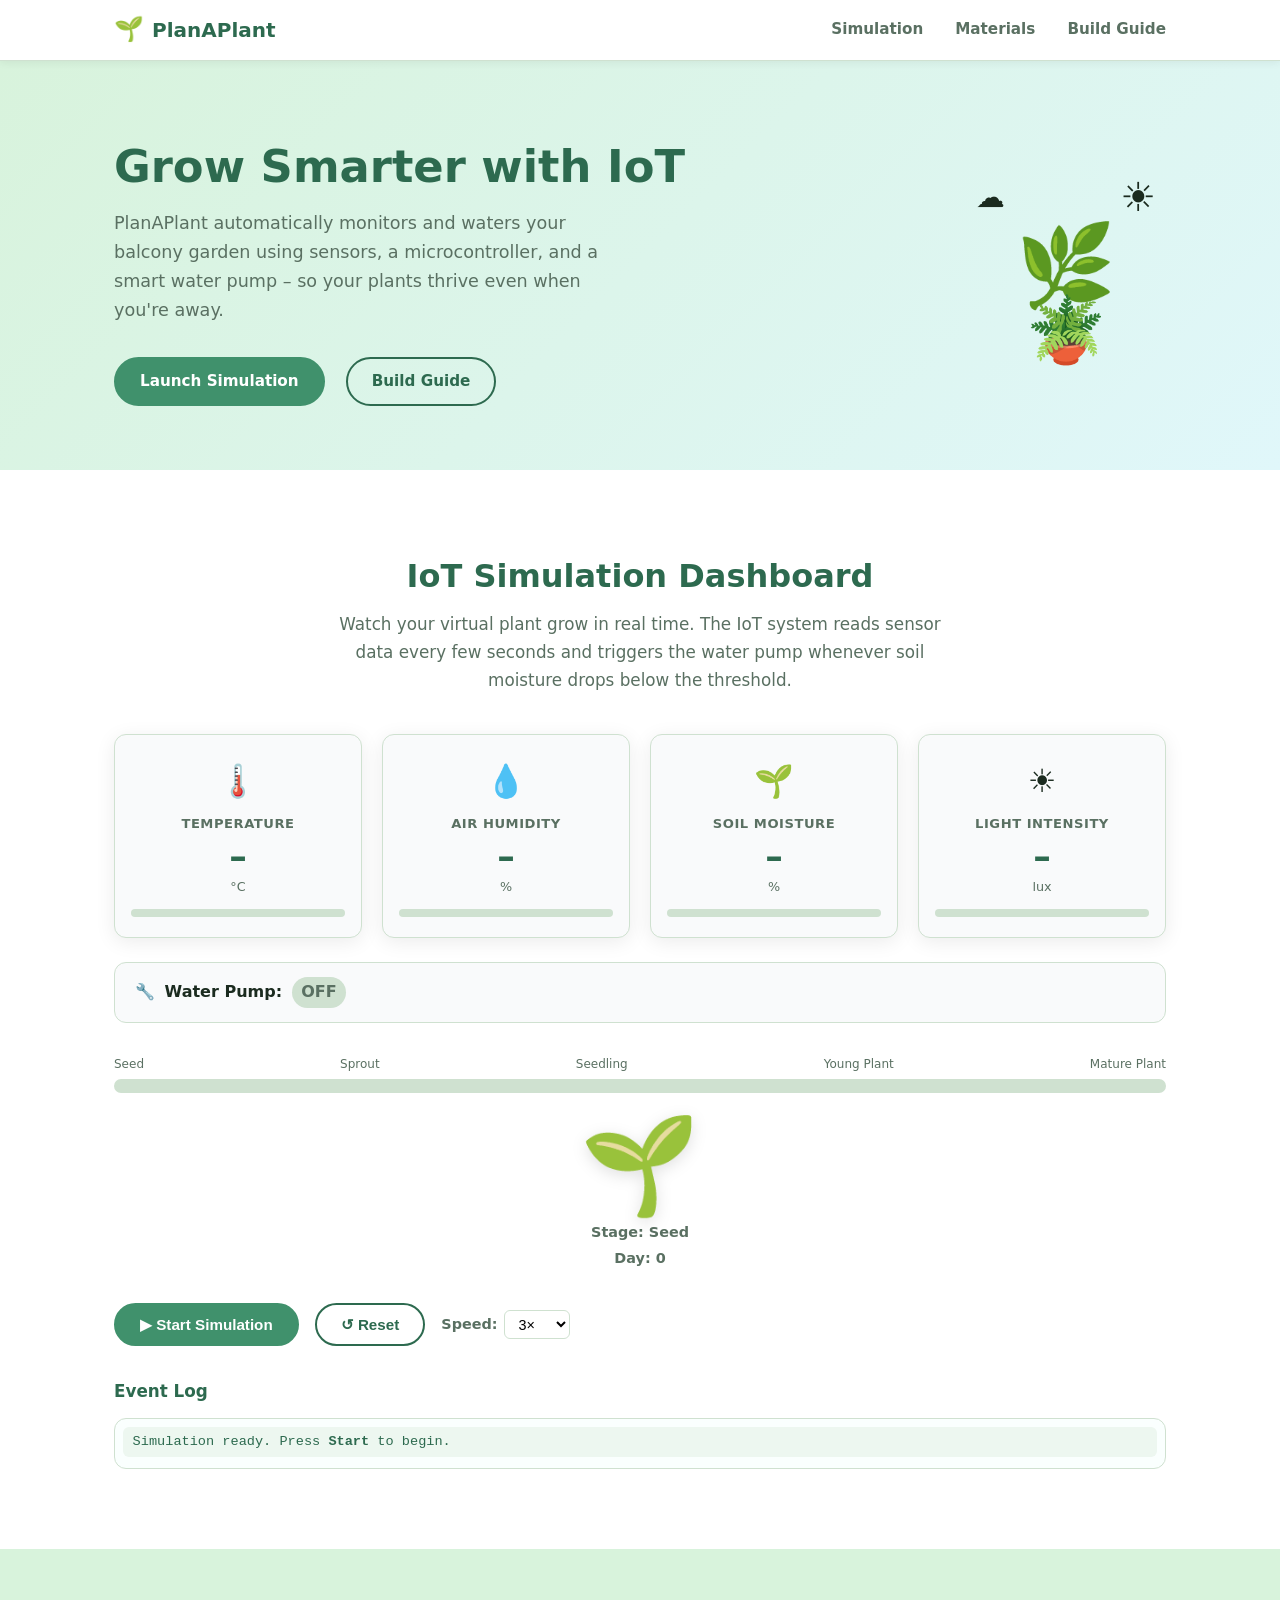
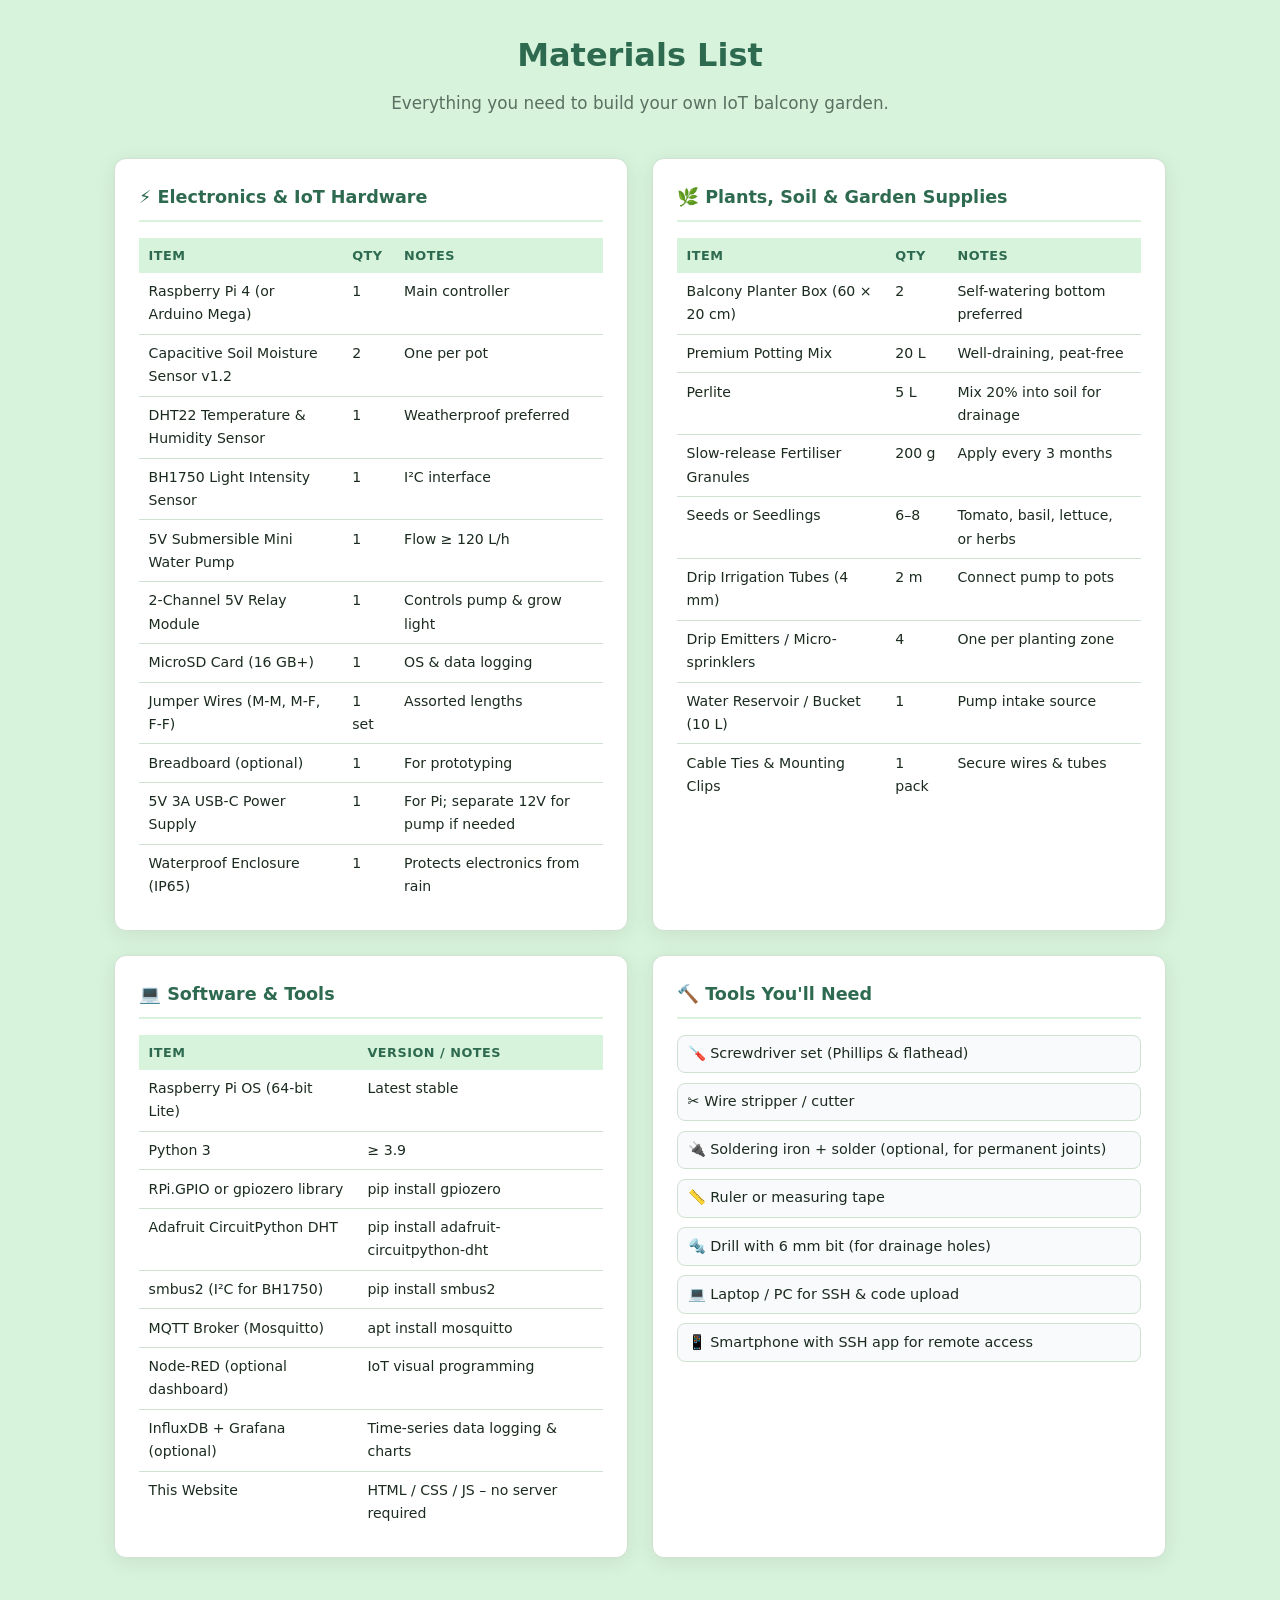
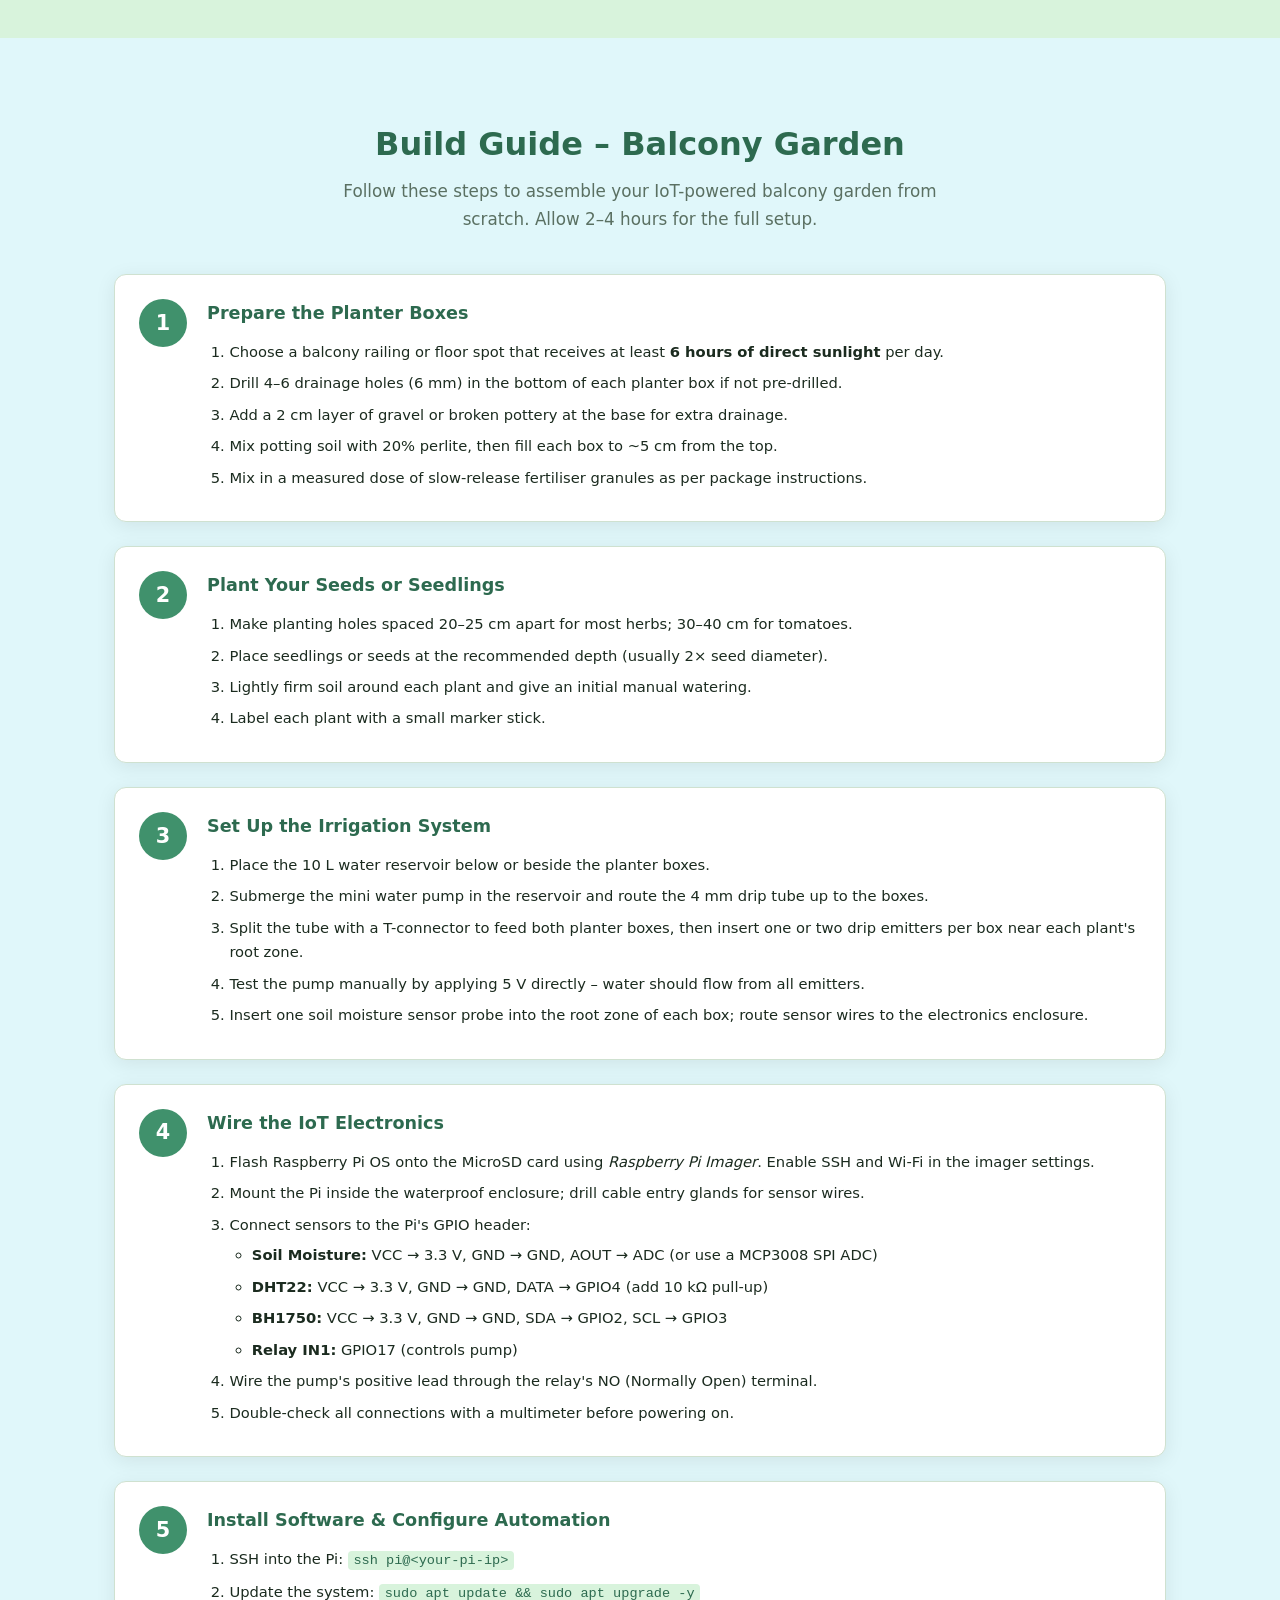
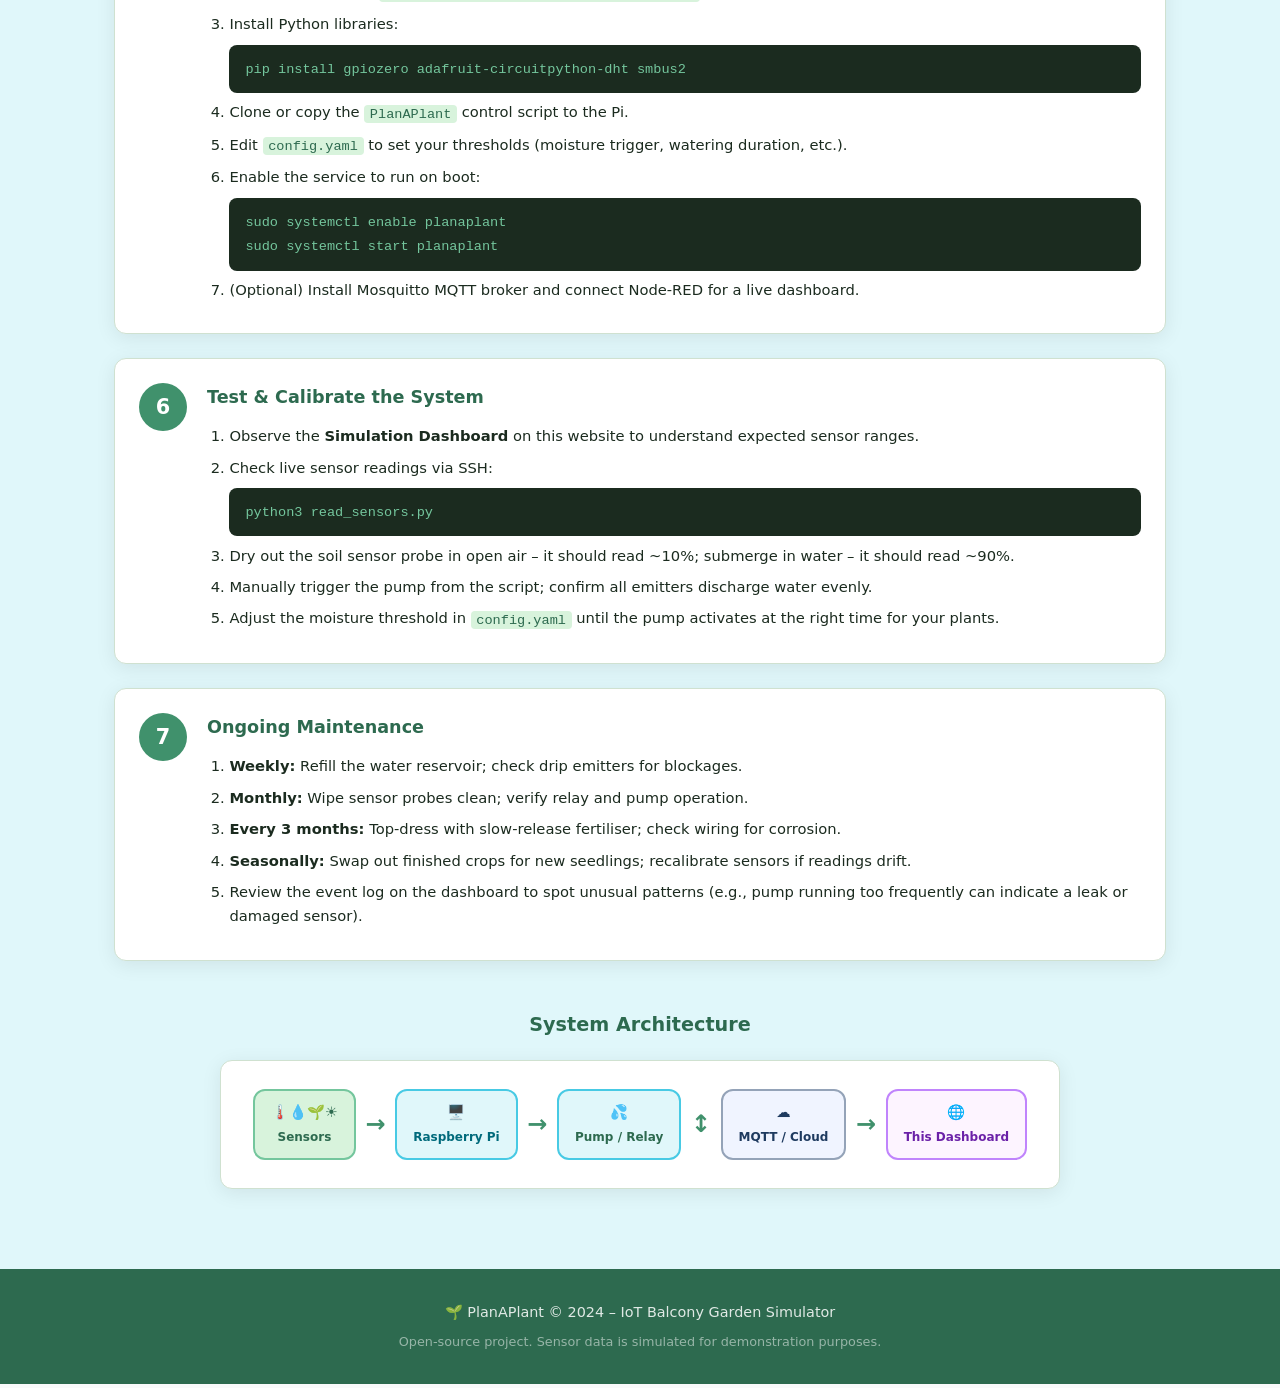
==== index.html @ aef7720f "Add IoT plant simulation website (index.html, CSS, JS, README) Co-authored-by: cardze <43008882+card" ====
<!DOCTYPE html>
<html lang="en">
<head>
  <meta charset="UTF-8" />
  <meta name="viewport" content="width=device-width, initial-scale=1.0" />
  <title>PlanAPlant – IoT Balcony Garden Simulator</title>
  <link rel="stylesheet" href="css/style.css" />
</head>
<body>
  <!-- ───────────────────────── HEADER ───────────────────────── -->
  <header class="site-header">
    <div class="container header-inner">
      <div class="logo">
        <span class="logo-icon">🌱</span>
        <span class="logo-text">PlanAPlant</span>
      </div>
      <nav class="main-nav">
        <a href="#simulation">Simulation</a>
        <a href="#materials">Materials</a>
        <a href="#recipe">Build Guide</a>
      </nav>
    </div>
  </header>

  <!-- ───────────────────────── HERO ───────────────────────── -->
  <section class="hero">
    <div class="container hero-inner">
      <div class="hero-text">
        <h1>Grow Smarter with&nbsp;IoT</h1>
        <p class="hero-sub">
          PlanAPlant automatically monitors and waters your balcony garden
          using sensors, a microcontroller, and a smart water pump – so
          your plants thrive even when you're away.
        </p>
        <a href="#simulation" class="btn btn-primary">Launch Simulation</a>
        <a href="#recipe" class="btn btn-outline">Build Guide</a>
      </div>
      <div class="hero-illustration" aria-hidden="true">
        <div class="pot-scene">
          <div class="sun-icon">☀️</div>
          <div class="cloud-icon">☁️</div>
          <div id="heroPlant" class="plant-hero">🌿</div>
          <div class="pot">🪴</div>
        </div>
      </div>
    </div>
  </section>

  <!-- ───────────────────────── SIMULATION ───────────────────────── -->
  <section id="simulation" class="section sim-section">
    <div class="container">
      <h2 class="section-title">IoT Simulation Dashboard</h2>
      <p class="section-sub">
        Watch your virtual plant grow in real time. The IoT system reads
        sensor data every few seconds and triggers the water pump whenever
        soil moisture drops below the threshold.
      </p>

      <!-- Sensor cards -->
      <div class="sensor-grid">
        <div class="sensor-card" id="cardTemp">
          <div class="sensor-icon">🌡️</div>
          <div class="sensor-label">Temperature</div>
          <div class="sensor-value" id="valTemp">–</div>
          <div class="sensor-unit">°C</div>
          <div class="sensor-bar-bg"><div class="sensor-bar" id="barTemp"></div></div>
        </div>
        <div class="sensor-card" id="cardHumidity">
          <div class="sensor-icon">💧</div>
          <div class="sensor-label">Air Humidity</div>
          <div class="sensor-value" id="valHumidity">–</div>
          <div class="sensor-unit">%</div>
          <div class="sensor-bar-bg"><div class="sensor-bar" id="barHumidity"></div></div>
        </div>
        <div class="sensor-card" id="cardMoisture">
          <div class="sensor-icon">🌱</div>
          <div class="sensor-label">Soil Moisture</div>
          <div class="sensor-value" id="valMoisture">–</div>
          <div class="sensor-unit">%</div>
          <div class="sensor-bar-bg"><div class="sensor-bar" id="barMoisture"></div></div>
        </div>
        <div class="sensor-card" id="cardLight">
          <div class="sensor-icon">☀️</div>
          <div class="sensor-label">Light Intensity</div>
          <div class="sensor-value" id="valLight">–</div>
          <div class="sensor-unit">lux</div>
          <div class="sensor-bar-bg"><div class="sensor-bar" id="barLight"></div></div>
        </div>
      </div>

      <!-- Pump status -->
      <div class="pump-status" id="pumpStatus">
        <span class="pump-icon">🔧</span>
        <span class="pump-label">Water Pump:</span>
        <span class="pump-state" id="pumpState">OFF</span>
        <span class="pump-reason" id="pumpReason"></span>
      </div>

      <!-- Plant growth visualiser -->
      <div class="plant-stage-wrapper">
        <div class="growth-labels">
          <span>Seed</span><span>Sprout</span><span>Seedling</span>
          <span>Young Plant</span><span>Mature Plant</span>
        </div>
        <div class="growth-bar-bg">
          <div class="growth-bar" id="growthBar"></div>
        </div>
        <div class="plant-display" id="plantDisplay">🌱</div>
        <div class="plant-stage-label">Stage: <span id="stageLabel">Seed</span></div>
        <div class="plant-age-label">Day: <span id="dayLabel">0</span></div>
      </div>

      <!-- Controls -->
      <div class="sim-controls">
        <button class="btn btn-primary" id="btnStart">▶ Start Simulation</button>
        <button class="btn btn-outline" id="btnReset">↺ Reset</button>
        <label class="speed-label">
          Speed:
          <select id="simSpeed">
            <option value="1">1×</option>
            <option value="3" selected>3×</option>
            <option value="5">5×</option>
            <option value="10">10×</option>
          </select>
        </label>
      </div>

      <!-- Event log -->
      <div class="event-log-wrapper">
        <h3>Event Log</h3>
        <ul class="event-log" id="eventLog">
          <li class="log-info">Simulation ready. Press <strong>Start</strong> to begin.</li>
        </ul>
      </div>
    </div>
  </section>

  <!-- ───────────────────────── MATERIALS ───────────────────────── -->
  <section id="materials" class="section materials-section">
    <div class="container">
      <h2 class="section-title">Materials List</h2>
      <p class="section-sub">
        Everything you need to build your own IoT balcony garden.
      </p>

      <div class="materials-grid">

        <!-- Electronics -->
        <div class="materials-card">
          <h3>⚡ Electronics &amp; IoT Hardware</h3>
          <table class="materials-table">
            <thead>
              <tr><th>Item</th><th>Qty</th><th>Notes</th></tr>
            </thead>
            <tbody>
              <tr><td>Raspberry Pi 4 (or Arduino Mega)</td><td>1</td><td>Main controller</td></tr>
              <tr><td>Capacitive Soil Moisture Sensor v1.2</td><td>2</td><td>One per pot</td></tr>
              <tr><td>DHT22 Temperature &amp; Humidity Sensor</td><td>1</td><td>Weatherproof preferred</td></tr>
              <tr><td>BH1750 Light Intensity Sensor</td><td>1</td><td>I²C interface</td></tr>
              <tr><td>5V Submersible Mini Water Pump</td><td>1</td><td>Flow ≥ 120 L/h</td></tr>
              <tr><td>2-Channel 5V Relay Module</td><td>1</td><td>Controls pump &amp; grow light</td></tr>
              <tr><td>MicroSD Card (16 GB+)</td><td>1</td><td>OS &amp; data logging</td></tr>
              <tr><td>Jumper Wires (M-M, M-F, F-F)</td><td>1 set</td><td>Assorted lengths</td></tr>
              <tr><td>Breadboard (optional)</td><td>1</td><td>For prototyping</td></tr>
              <tr><td>5V 3A USB-C Power Supply</td><td>1</td><td>For Pi; separate 12V for pump if needed</td></tr>
              <tr><td>Waterproof Enclosure (IP65)</td><td>1</td><td>Protects electronics from rain</td></tr>
            </tbody>
          </table>
        </div>

        <!-- Garden -->
        <div class="materials-card">
          <h3>🌿 Plants, Soil &amp; Garden Supplies</h3>
          <table class="materials-table">
            <thead>
              <tr><th>Item</th><th>Qty</th><th>Notes</th></tr>
            </thead>
            <tbody>
              <tr><td>Balcony Planter Box (60 × 20 cm)</td><td>2</td><td>Self-watering bottom preferred</td></tr>
              <tr><td>Premium Potting Mix</td><td>20 L</td><td>Well-draining, peat-free</td></tr>
              <tr><td>Perlite</td><td>5 L</td><td>Mix 20% into soil for drainage</td></tr>
              <tr><td>Slow-release Fertiliser Granules</td><td>200 g</td><td>Apply every 3 months</td></tr>
              <tr><td>Seeds or Seedlings</td><td>6–8</td><td>Tomato, basil, lettuce, or herbs</td></tr>
              <tr><td>Drip Irrigation Tubes (4 mm)</td><td>2 m</td><td>Connect pump to pots</td></tr>
              <tr><td>Drip Emitters / Micro-sprinklers</td><td>4</td><td>One per planting zone</td></tr>
              <tr><td>Water Reservoir / Bucket (10 L)</td><td>1</td><td>Pump intake source</td></tr>
              <tr><td>Cable Ties &amp; Mounting Clips</td><td>1 pack</td><td>Secure wires &amp; tubes</td></tr>
            </tbody>
          </table>
        </div>

        <!-- Software -->
        <div class="materials-card">
          <h3>💻 Software &amp; Tools</h3>
          <table class="materials-table">
            <thead>
              <tr><th>Item</th><th>Version / Notes</th></tr>
            </thead>
            <tbody>
              <tr><td>Raspberry Pi OS (64-bit Lite)</td><td>Latest stable</td></tr>
              <tr><td>Python 3</td><td>≥ 3.9</td></tr>
              <tr><td>RPi.GPIO or gpiozero library</td><td>pip install gpiozero</td></tr>
              <tr><td>Adafruit CircuitPython DHT</td><td>pip install adafruit-circuitpython-dht</td></tr>
              <tr><td>smbus2 (I²C for BH1750)</td><td>pip install smbus2</td></tr>
              <tr><td>MQTT Broker (Mosquitto)</td><td>apt install mosquitto</td></tr>
              <tr><td>Node-RED (optional dashboard)</td><td>IoT visual programming</td></tr>
              <tr><td>InfluxDB + Grafana (optional)</td><td>Time-series data logging &amp; charts</td></tr>
              <tr><td>This Website</td><td>HTML / CSS / JS – no server required</td></tr>
            </tbody>
          </table>
        </div>

        <!-- Tools -->
        <div class="materials-card">
          <h3>🔨 Tools You'll Need</h3>
          <ul class="tool-list">
            <li>🪛 Screwdriver set (Phillips &amp; flathead)</li>
            <li>✂️ Wire stripper / cutter</li>
            <li>🔌 Soldering iron + solder (optional, for permanent joints)</li>
            <li>📏 Ruler or measuring tape</li>
            <li>🔩 Drill with 6 mm bit (for drainage holes)</li>
            <li>💻 Laptop / PC for SSH &amp; code upload</li>
            <li>📱 Smartphone with SSH app for remote access</li>
          </ul>
        </div>

      </div>
    </div>
  </section>

  <!-- ───────────────────────── RECIPE / BUILD GUIDE ───────────────────────── -->
  <section id="recipe" class="section recipe-section">
    <div class="container">
      <h2 class="section-title">Build Guide – Balcony Garden</h2>
      <p class="section-sub">
        Follow these steps to assemble your IoT-powered balcony garden from
        scratch. Allow 2–4 hours for the full setup.
      </p>

      <div class="steps-wrapper">

        <div class="step-card">
          <div class="step-number">1</div>
          <div class="step-body">
            <h3>Prepare the Planter Boxes</h3>
            <ol>
              <li>Choose a balcony railing or floor spot that receives at least <strong>6 hours of direct sunlight</strong> per day.</li>
              <li>Drill 4–6 drainage holes (6 mm) in the bottom of each planter box if not pre-drilled.</li>
              <li>Add a 2 cm layer of gravel or broken pottery at the base for extra drainage.</li>
              <li>Mix potting soil with 20% perlite, then fill each box to ~5 cm from the top.</li>
              <li>Mix in a measured dose of slow-release fertiliser granules as per package instructions.</li>
            </ol>
          </div>
        </div>

        <div class="step-card">
          <div class="step-number">2</div>
          <div class="step-body">
            <h3>Plant Your Seeds or Seedlings</h3>
            <ol>
              <li>Make planting holes spaced 20–25 cm apart for most herbs; 30–40 cm for tomatoes.</li>
              <li>Place seedlings or seeds at the recommended depth (usually 2× seed diameter).</li>
              <li>Lightly firm soil around each plant and give an initial manual watering.</li>
              <li>Label each plant with a small marker stick.</li>
            </ol>
          </div>
        </div>

        <div class="step-card">
          <div class="step-number">3</div>
          <div class="step-body">
            <h3>Set Up the Irrigation System</h3>
            <ol>
              <li>Place the 10 L water reservoir below or beside the planter boxes.</li>
              <li>Submerge the mini water pump in the reservoir and route the 4 mm drip tube up to the boxes.</li>
              <li>Split the tube with a T-connector to feed both planter boxes, then insert one or two drip emitters per box near each plant's root zone.</li>
              <li>Test the pump manually by applying 5 V directly – water should flow from all emitters.</li>
              <li>Insert one soil moisture sensor probe into the root zone of each box; route sensor wires to the electronics enclosure.</li>
            </ol>
          </div>
        </div>

        <div class="step-card">
          <div class="step-number">4</div>
          <div class="step-body">
            <h3>Wire the IoT Electronics</h3>
            <ol>
              <li>Flash Raspberry Pi OS onto the MicroSD card using <em>Raspberry Pi Imager</em>. Enable SSH and Wi-Fi in the imager settings.</li>
              <li>Mount the Pi inside the waterproof enclosure; drill cable entry glands for sensor wires.</li>
              <li>Connect sensors to the Pi's GPIO header:
                <ul>
                  <li><strong>Soil Moisture:</strong> VCC → 3.3 V, GND → GND, AOUT → ADC (or use a MCP3008 SPI ADC)</li>
                  <li><strong>DHT22:</strong> VCC → 3.3 V, GND → GND, DATA → GPIO4 (add 10 kΩ pull-up)</li>
                  <li><strong>BH1750:</strong> VCC → 3.3 V, GND → GND, SDA → GPIO2, SCL → GPIO3</li>
                  <li><strong>Relay IN1:</strong> GPIO17 (controls pump)</li>
                </ul>
              </li>
              <li>Wire the pump's positive lead through the relay's NO (Normally Open) terminal.</li>
              <li>Double-check all connections with a multimeter before powering on.</li>
            </ol>
          </div>
        </div>

        <div class="step-card">
          <div class="step-number">5</div>
          <div class="step-body">
            <h3>Install Software &amp; Configure Automation</h3>
            <ol>
              <li>SSH into the Pi: <code>ssh pi@&lt;your-pi-ip&gt;</code></li>
              <li>Update the system: <code>sudo apt update &amp;&amp; sudo apt upgrade -y</code></li>
              <li>Install Python libraries:
                <pre><code>pip install gpiozero adafruit-circuitpython-dht smbus2</code></pre>
              </li>
              <li>Clone or copy the <code>PlanAPlant</code> control script to the Pi.</li>
              <li>Edit <code>config.yaml</code> to set your thresholds (moisture trigger, watering duration, etc.).</li>
              <li>Enable the service to run on boot:
                <pre><code>sudo systemctl enable planaplant
sudo systemctl start planaplant</code></pre>
              </li>
              <li>(Optional) Install Mosquitto MQTT broker and connect Node-RED for a live dashboard.</li>
            </ol>
          </div>
        </div>

        <div class="step-card">
          <div class="step-number">6</div>
          <div class="step-body">
            <h3>Test &amp; Calibrate the System</h3>
            <ol>
              <li>Observe the <strong>Simulation Dashboard</strong> on this website to understand expected sensor ranges.</li>
              <li>Check live sensor readings via SSH:
                <pre><code>python3 read_sensors.py</code></pre>
              </li>
              <li>Dry out the soil sensor probe in open air – it should read ~10%; submerge in water – it should read ~90%.</li>
              <li>Manually trigger the pump from the script; confirm all emitters discharge water evenly.</li>
              <li>Adjust the moisture threshold in <code>config.yaml</code> until the pump activates at the right time for your plants.</li>
            </ol>
          </div>
        </div>

        <div class="step-card">
          <div class="step-number">7</div>
          <div class="step-body">
            <h3>Ongoing Maintenance</h3>
            <ol>
              <li><strong>Weekly:</strong> Refill the water reservoir; check drip emitters for blockages.</li>
              <li><strong>Monthly:</strong> Wipe sensor probes clean; verify relay and pump operation.</li>
              <li><strong>Every 3 months:</strong> Top-dress with slow-release fertiliser; check wiring for corrosion.</li>
              <li><strong>Seasonally:</strong> Swap out finished crops for new seedlings; recalibrate sensors if readings drift.</li>
              <li>Review the event log on the dashboard to spot unusual patterns (e.g., pump running too frequently can indicate a leak or damaged sensor).</li>
            </ol>
          </div>
        </div>

      </div><!-- /steps-wrapper -->

      <!-- System Architecture Diagram -->
      <div class="arch-wrapper">
        <h3>System Architecture</h3>
        <div class="arch-diagram">
          <div class="arch-node sensor-node">🌡️💧🌱☀️<br/><small>Sensors</small></div>
          <div class="arch-arrow">→</div>
          <div class="arch-node pi-node">🖥️<br/><small>Raspberry Pi</small></div>
          <div class="arch-arrow">→</div>
          <div class="arch-node pump-node">💦<br/><small>Pump / Relay</small></div>
          <div class="arch-arrow">↕</div>
          <div class="arch-node cloud-node">☁️<br/><small>MQTT / Cloud</small></div>
          <div class="arch-arrow">→</div>
          <div class="arch-node web-node">🌐<br/><small>This Dashboard</small></div>
        </div>
      </div>

    </div>
  </section>

  <!-- ───────────────────────── FOOTER ───────────────────────── -->
  <footer class="site-footer">
    <div class="container footer-inner">
      <p>🌱 PlanAPlant &copy; 2024 – IoT Balcony Garden Simulator</p>
      <p class="footer-sub">
        Open-source project. Sensor data is simulated for demonstration purposes.
      </p>
    </div>
  </footer>

  <script src="js/simulation.js"></script>
</body>
</html>
---- css/style.css ----
/* ─────────────────────────────────────────────────────────────────────────────
   PlanAPlant – Main Stylesheet
   Theme: fresh green / sky blue / warm white
   ──────────────────────────────────────────────────────────────────────────── */

/* ── Reset / Base ────────────────────────────────────────────────────────── */
*, *::before, *::after { box-sizing: border-box; margin: 0; padding: 0; }

:root {
  --green-dark:   #2d6a4f;
  --green-mid:    #40916c;
  --green-light:  #74c69d;
  --green-pale:   #d8f3dc;
  --sky:          #48cae4;
  --sky-pale:     #e0f7fa;
  --soil:         #6b4226;
  --soil-light:   #c8a97a;
  --warn:         #f4a261;
  --danger:       #e76f51;
  --white:        #ffffff;
  --off-white:    #f9fafb;
  --text-dark:    #1b2b1f;
  --text-muted:   #5a7062;
  --border:       #cfe1d0;
  --radius:       12px;
  --shadow:       0 4px 20px rgba(0,0,0,.08);
  --transition:   .25s ease;
  --font:         'Segoe UI', system-ui, -apple-system, sans-serif;
}

html { scroll-behavior: smooth; }

body {
  font-family: var(--font);
  color: var(--text-dark);
  background: var(--off-white);
  line-height: 1.65;
}

/* ── Utilities ───────────────────────────────────────────────────────────── */
.container {
  max-width: 1100px;
  margin-inline: auto;
  padding-inline: 1.5rem;
}

.btn {
  display: inline-block;
  padding: .65rem 1.5rem;
  border-radius: 50px;
  font-weight: 600;
  font-size: .95rem;
  cursor: pointer;
  text-decoration: none;
  border: 2px solid transparent;
  transition: background var(--transition), color var(--transition), border-color var(--transition), transform .1s;
}
.btn:active { transform: scale(.97); }

.btn-primary {
  background: var(--green-mid);
  color: var(--white);
  border-color: var(--green-mid);
}
.btn-primary:hover { background: var(--green-dark); border-color: var(--green-dark); }

.btn-outline {
  background: transparent;
  color: var(--green-dark);
  border-color: var(--green-dark);
}
.btn-outline:hover { background: var(--green-pale); }

.section {
  padding: 5rem 0;
}

.section-title {
  font-size: 2rem;
  color: var(--green-dark);
  margin-bottom: .5rem;
  text-align: center;
}

.section-sub {
  text-align: center;
  color: var(--text-muted);
  max-width: 640px;
  margin: 0 auto 2.5rem;
  font-size: 1.05rem;
}

/* ── Header ──────────────────────────────────────────────────────────────── */
.site-header {
  position: sticky;
  top: 0;
  z-index: 100;
  background: var(--white);
  border-bottom: 1px solid var(--border);
  box-shadow: 0 2px 8px rgba(0,0,0,.06);
}

.header-inner {
  display: flex;
  align-items: center;
  justify-content: space-between;
  height: 60px;
}

.logo {
  display: flex;
  align-items: center;
  gap: .5rem;
  font-size: 1.25rem;
  font-weight: 700;
  color: var(--green-dark);
}

.logo-icon { font-size: 1.5rem; }

.main-nav {
  display: flex;
  gap: 2rem;
}

.main-nav a {
  text-decoration: none;
  color: var(--text-muted);
  font-weight: 600;
  font-size: .95rem;
  transition: color var(--transition);
}
.main-nav a:hover { color: var(--green-mid); }

/* ── Hero ────────────────────────────────────────────────────────────────── */
.hero {
  background: linear-gradient(135deg, var(--green-pale) 0%, var(--sky-pale) 100%);
  padding: 5rem 0 4rem;
}

.hero-inner {
  display: grid;
  grid-template-columns: 1fr auto;
  gap: 3rem;
  align-items: center;
}

.hero-text h1 {
  font-size: 2.8rem;
  line-height: 1.15;
  color: var(--green-dark);
  margin-bottom: 1rem;
}

.hero-sub {
  font-size: 1.1rem;
  color: var(--text-muted);
  max-width: 500px;
  margin-bottom: 2rem;
}

.hero-text .btn + .btn { margin-left: 1rem; }

/* Pot scene */
.pot-scene {
  position: relative;
  width: 200px;
  height: 220px;
  text-align: center;
  user-select: none;
}

.sun-icon {
  font-size: 2.5rem;
  position: absolute;
  top: 0; right: 10px;
  animation: spinSun 8s linear infinite;
}

@keyframes spinSun {
  from { transform: rotate(0deg); }
  to   { transform: rotate(360deg); }
}

.cloud-icon {
  font-size: 1.8rem;
  position: absolute;
  top: 10px; left: 10px;
  animation: floatCloud 5s ease-in-out infinite;
}

@keyframes floatCloud {
  0%, 100% { transform: translateX(0); }
  50%       { transform: translateX(20px); }
}

.plant-hero {
  font-size: 5rem;
  position: absolute;
  bottom: 52px;
  left: 50%;
  transform: translateX(-50%);
  animation: sway 3s ease-in-out infinite;
}

@keyframes sway {
  0%, 100% { transform: translateX(-50%) rotate(-3deg); }
  50%       { transform: translateX(-50%) rotate(3deg); }
}

.pot {
  font-size: 4rem;
  position: absolute;
  bottom: 0;
  left: 50%;
  transform: translateX(-50%);
}

/* ── Simulation Section ──────────────────────────────────────────────────── */
.sim-section {
  background: var(--white);
}

/* Sensor grid */
.sensor-grid {
  display: grid;
  grid-template-columns: repeat(auto-fit, minmax(210px, 1fr));
  gap: 1.25rem;
  margin-bottom: 1.5rem;
}

.sensor-card {
  background: var(--off-white);
  border: 1px solid var(--border);
  border-radius: var(--radius);
  padding: 1.25rem 1rem;
  text-align: center;
  box-shadow: var(--shadow);
  transition: border-color var(--transition), box-shadow var(--transition);
}

.sensor-card.alert {
  border-color: var(--danger);
  box-shadow: 0 0 0 3px rgba(231,111,81,.2);
}

.sensor-icon { font-size: 2rem; margin-bottom: .3rem; }
.sensor-label { font-size: .82rem; font-weight: 600; text-transform: uppercase; letter-spacing: .04em; color: var(--text-muted); }
.sensor-value { font-size: 2.2rem; font-weight: 700; color: var(--green-dark); line-height: 1; margin: .3rem 0 .1rem; }
.sensor-unit  { font-size: .8rem; color: var(--text-muted); margin-bottom: .75rem; }

.sensor-bar-bg {
  height: 8px;
  background: var(--border);
  border-radius: 99px;
  overflow: hidden;
}

.sensor-bar {
  height: 100%;
  background: var(--green-light);
  border-radius: 99px;
  width: 0%;
  transition: width .6s ease, background .4s;
}

/* Pump status */
.pump-status {
  display: flex;
  align-items: center;
  gap: .6rem;
  background: var(--off-white);
  border: 1px solid var(--border);
  border-radius: var(--radius);
  padding: .85rem 1.25rem;
  margin-bottom: 2rem;
  font-size: 1rem;
  font-weight: 600;
}

.pump-state {
  font-size: 1rem;
  font-weight: 700;
  padding: .15rem .6rem;
  border-radius: 99px;
  background: var(--border);
  color: var(--text-muted);
  transition: background var(--transition), color var(--transition);
}

.pump-status.on .pump-state {
  background: var(--sky);
  color: var(--white);
  animation: pulse 1s ease-in-out infinite;
}

@keyframes pulse {
  0%, 100% { opacity: 1; }
  50%       { opacity: .65; }
}

.pump-reason { font-weight: 400; color: var(--text-muted); font-size: .9rem; margin-left: .25rem; }

/* Plant growth */
.plant-stage-wrapper {
  text-align: center;
  margin-bottom: 2rem;
}

.growth-labels {
  display: flex;
  justify-content: space-between;
  font-size: .75rem;
  color: var(--text-muted);
  margin-bottom: .3rem;
}

.growth-bar-bg {
  height: 14px;
  background: var(--border);
  border-radius: 99px;
  overflow: hidden;
  margin-bottom: 1.5rem;
}

.growth-bar {
  height: 100%;
  background: linear-gradient(90deg, var(--green-light), var(--green-dark));
  border-radius: 99px;
  width: 0%;
  transition: width 1s ease;
}

.plant-display {
  font-size: 6rem;
  line-height: 1;
  margin-bottom: .5rem;
  display: block;
  transition: font-size .8s ease;
  filter: drop-shadow(0 4px 8px rgba(0,0,0,.12));
}

.plant-stage-label, .plant-age-label {
  font-size: .9rem;
  color: var(--text-muted);
  font-weight: 600;
}
.plant-age-label { margin-top: .15rem; }

/* Sim controls */
.sim-controls {
  display: flex;
  align-items: center;
  gap: 1rem;
  flex-wrap: wrap;
  margin-bottom: 2rem;
}

.speed-label {
  font-size: .9rem;
  color: var(--text-muted);
  font-weight: 600;
  display: flex;
  align-items: center;
  gap: .4rem;
}

.speed-label select {
  border: 1px solid var(--border);
  border-radius: 6px;
  padding: .3rem .6rem;
  font-size: .9rem;
  background: var(--white);
  cursor: pointer;
}

/* Event log */
.event-log-wrapper h3 {
  font-size: 1.05rem;
  color: var(--green-dark);
  margin-bottom: .75rem;
}

.event-log {
  list-style: none;
  border: 1px solid var(--border);
  border-radius: var(--radius);
  max-height: 220px;
  overflow-y: auto;
  background: #fafffe;
  padding: .5rem;
}

.event-log li {
  font-size: .85rem;
  padding: .35rem .6rem;
  border-radius: 6px;
  margin-bottom: .2rem;
  font-family: 'Consolas', 'Courier New', monospace;
  line-height: 1.4;
}

.log-info  { background: #edf7f0; color: #2d6a4f; }
.log-pump  { background: #e0f7fa; color: #006a7b; }
.log-warn  { background: #fff3e0; color: #b45309; }
.log-stage { background: #f3e8ff; color: #6b21a8; font-weight: 700; }

/* ── Materials Section ───────────────────────────────────────────────────── */
.materials-section {
  background: var(--green-pale);
}

.materials-grid {
  display: grid;
  grid-template-columns: repeat(auto-fit, minmax(480px, 1fr));
  gap: 1.5rem;
}

.materials-card {
  background: var(--white);
  border: 1px solid var(--border);
  border-radius: var(--radius);
  padding: 1.5rem;
  box-shadow: var(--shadow);
}

.materials-card h3 {
  font-size: 1.1rem;
  color: var(--green-dark);
  margin-bottom: 1rem;
  border-bottom: 2px solid var(--green-pale);
  padding-bottom: .5rem;
}

.materials-table {
  width: 100%;
  border-collapse: collapse;
  font-size: .88rem;
}

.materials-table th {
  text-align: left;
  padding: .45rem .6rem;
  background: var(--green-pale);
  color: var(--green-dark);
  font-weight: 700;
  font-size: .8rem;
  text-transform: uppercase;
  letter-spacing: .04em;
}

.materials-table td {
  padding: .45rem .6rem;
  border-bottom: 1px solid var(--border);
  vertical-align: top;
}

.materials-table tr:last-child td { border-bottom: none; }

.materials-table tbody tr:hover { background: var(--sky-pale); }

.tool-list {
  list-style: none;
  display: flex;
  flex-direction: column;
  gap: .6rem;
  font-size: .9rem;
}

.tool-list li {
  padding: .4rem .6rem;
  border-radius: 8px;
  border: 1px solid var(--border);
  background: var(--off-white);
}

/* ── Recipe Section ──────────────────────────────────────────────────────── */
.recipe-section {
  background: var(--sky-pale);
}

.steps-wrapper {
  display: flex;
  flex-direction: column;
  gap: 1.5rem;
  margin-bottom: 3rem;
}

.step-card {
  display: flex;
  gap: 1.25rem;
  background: var(--white);
  border: 1px solid var(--border);
  border-radius: var(--radius);
  padding: 1.5rem;
  box-shadow: var(--shadow);
}

.step-number {
  flex-shrink: 0;
  width: 48px;
  height: 48px;
  border-radius: 50%;
  background: var(--green-mid);
  color: var(--white);
  font-size: 1.3rem;
  font-weight: 700;
  display: flex;
  align-items: center;
  justify-content: center;
}

.step-body { flex: 1; }

.step-body h3 {
  font-size: 1.1rem;
  color: var(--green-dark);
  margin-bottom: .75rem;
}

.step-body ol, .step-body ul {
  padding-left: 1.4rem;
  font-size: .92rem;
}

.step-body li { margin-bottom: .45rem; }

.step-body ul { margin-top: .4rem; }

.step-body code {
  background: var(--green-pale);
  border-radius: 4px;
  padding: .1rem .35rem;
  font-size: .85rem;
  font-family: 'Consolas', 'Courier New', monospace;
  color: var(--green-dark);
}

.step-body pre {
  background: #1b2b1f;
  color: #74c69d;
  border-radius: 8px;
  padding: .75rem 1rem;
  margin-top: .5rem;
  overflow-x: auto;
}

.step-body pre code {
  background: transparent;
  color: #74c69d;
  padding: 0;
  font-size: .85rem;
}

/* Architecture diagram */
.arch-wrapper {
  text-align: center;
}

.arch-wrapper h3 {
  font-size: 1.2rem;
  color: var(--green-dark);
  margin-bottom: 1.25rem;
}

.arch-diagram {
  display: inline-flex;
  align-items: center;
  gap: .6rem;
  flex-wrap: wrap;
  justify-content: center;
  background: var(--white);
  border: 1px solid var(--border);
  border-radius: var(--radius);
  padding: 1.75rem 2rem;
  box-shadow: var(--shadow);
}

.arch-node {
  background: var(--green-pale);
  border: 2px solid var(--green-light);
  border-radius: var(--radius);
  padding: .6rem 1rem;
  font-size: .9rem;
  font-weight: 600;
  color: var(--green-dark);
  text-align: center;
  min-width: 90px;
}

.arch-node.pi-node   { background: var(--sky-pale); border-color: var(--sky); color: #006a7b; }
.arch-node.pump-node { background: #e0f7fa; border-color: #48cae4; }
.arch-node.cloud-node{ background: #f0f4ff; border-color: #94a3b8; color: #1e3a5f; }
.arch-node.web-node  { background: #fdf4ff; border-color: #c084fc; color: #6b21a8; }

.arch-arrow {
  font-size: 1.5rem;
  color: var(--green-mid);
  font-weight: 700;
}

/* ── Footer ──────────────────────────────────────────────────────────────── */
.site-footer {
  background: var(--green-dark);
  color: rgba(255,255,255,.85);
  text-align: center;
  padding: 2rem 1rem;
  font-size: .9rem;
}

.footer-sub { color: rgba(255,255,255,.5); margin-top: .4rem; font-size: .8rem; }

/* ── Responsive ──────────────────────────────────────────────────────────── */
@media (max-width: 768px) {
  .hero-inner { grid-template-columns: 1fr; }
  .pot-scene  { display: none; }
  .hero-text h1 { font-size: 2rem; }
  .materials-grid { grid-template-columns: 1fr; }
  .arch-diagram { gap: .35rem; }
  .arch-arrow { font-size: 1rem; }
  .main-nav { gap: 1.2rem; }
  .step-card { flex-direction: column; }
}

@media (max-width: 480px) {
  .main-nav a { font-size: .82rem; }
  .section-title { font-size: 1.55rem; }
  .sim-controls { flex-direction: column; align-items: flex-start; }
}
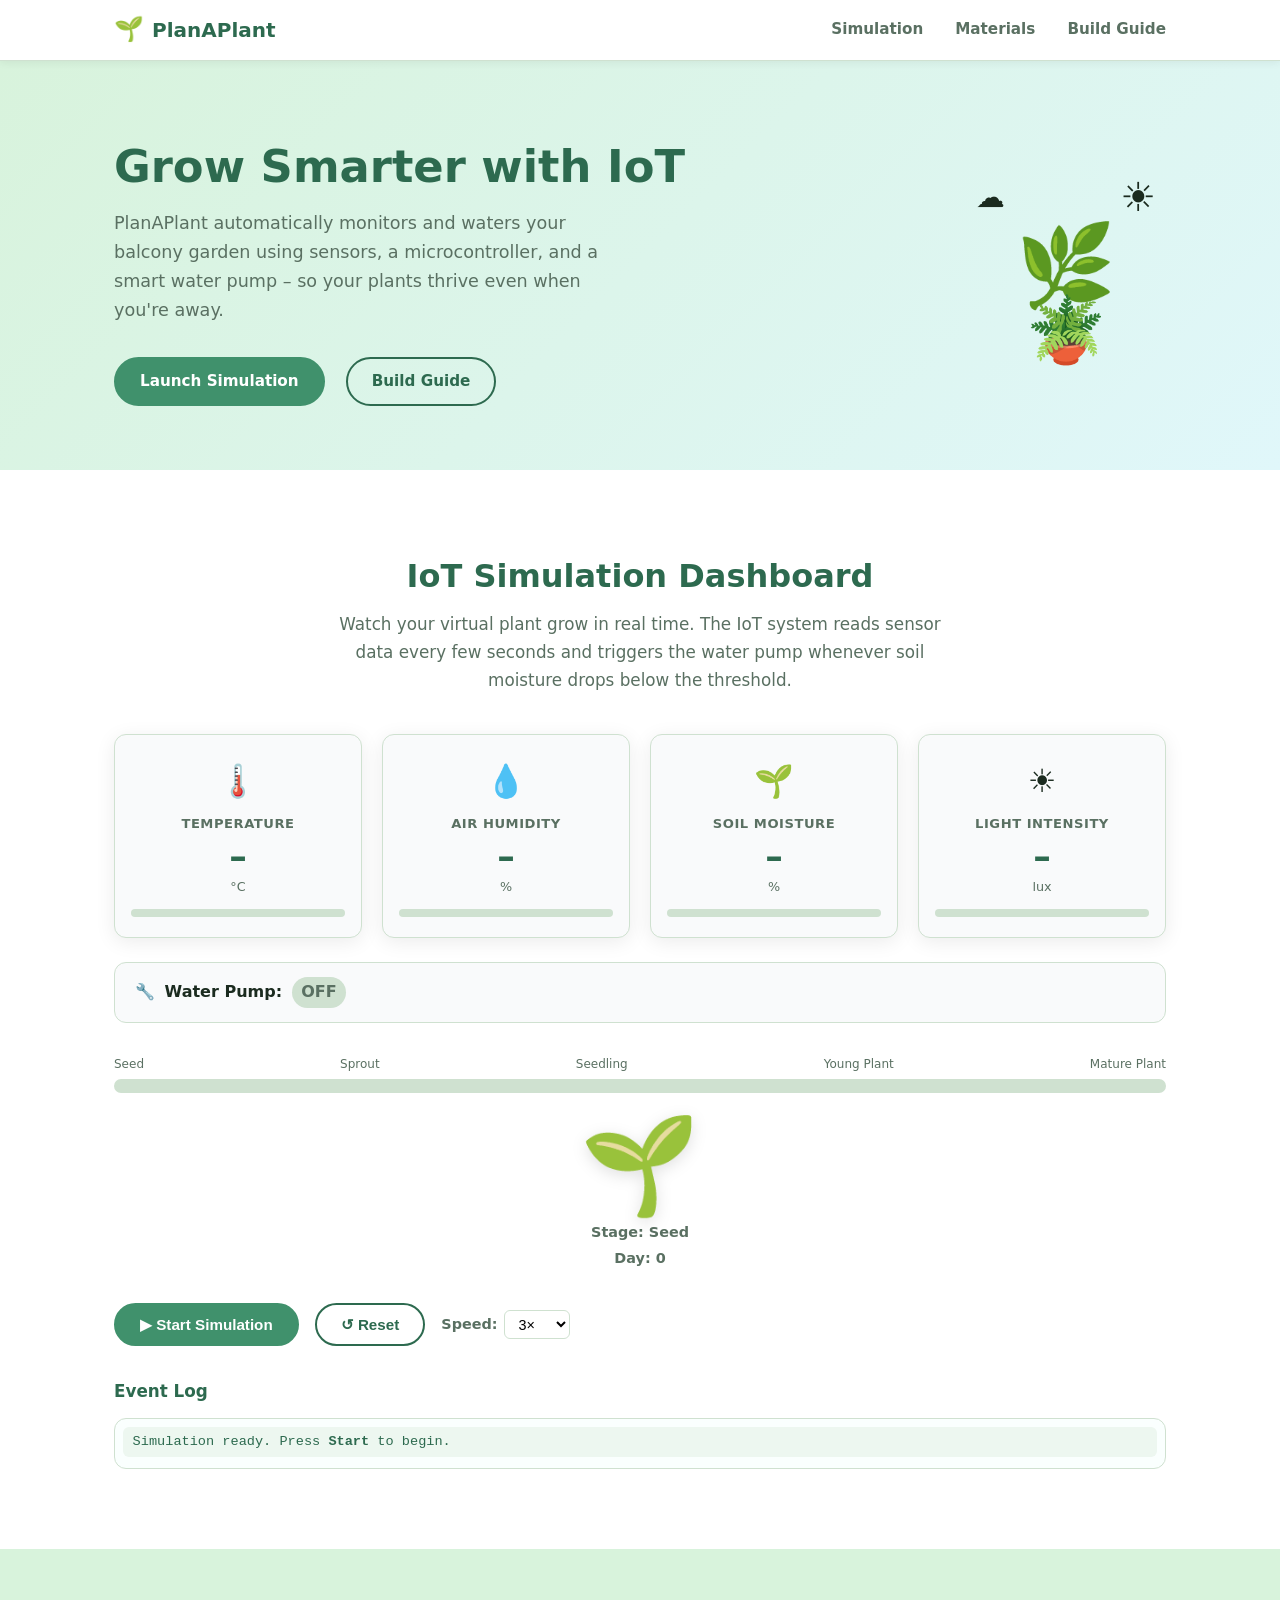
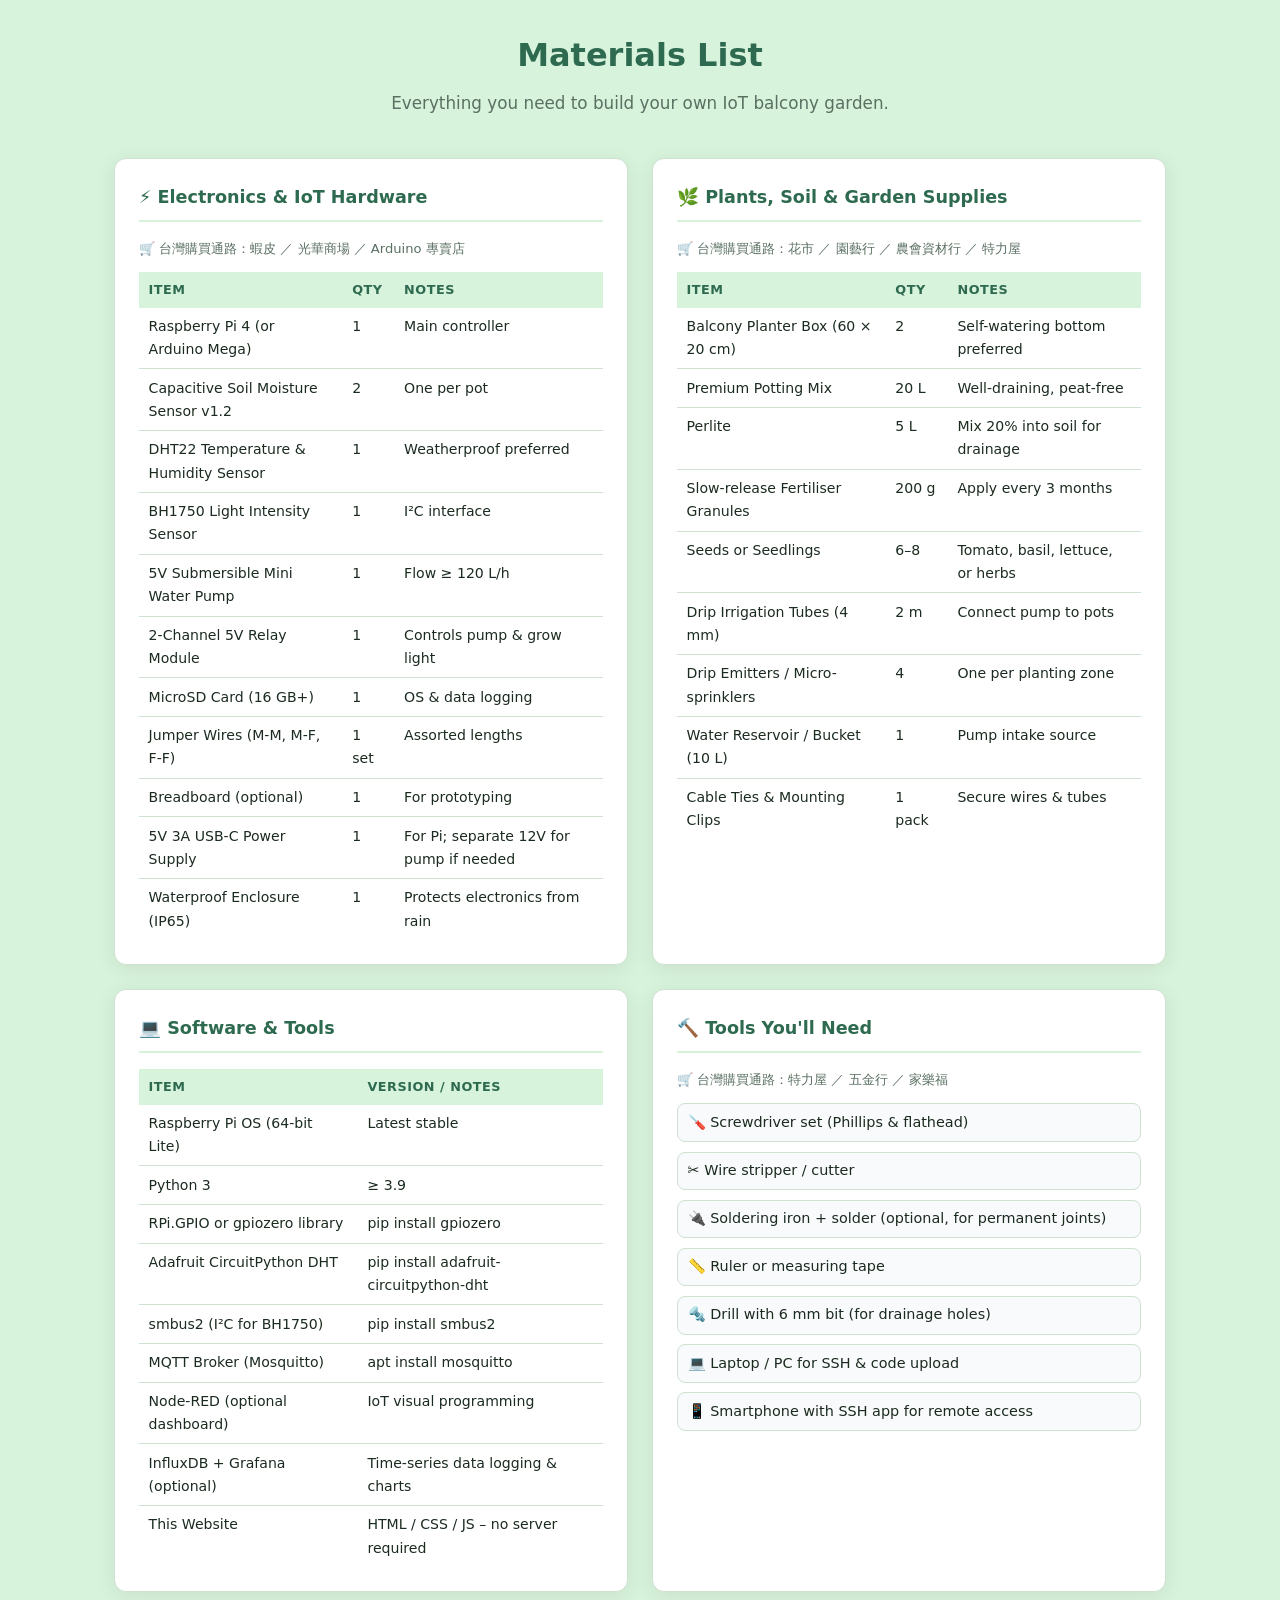
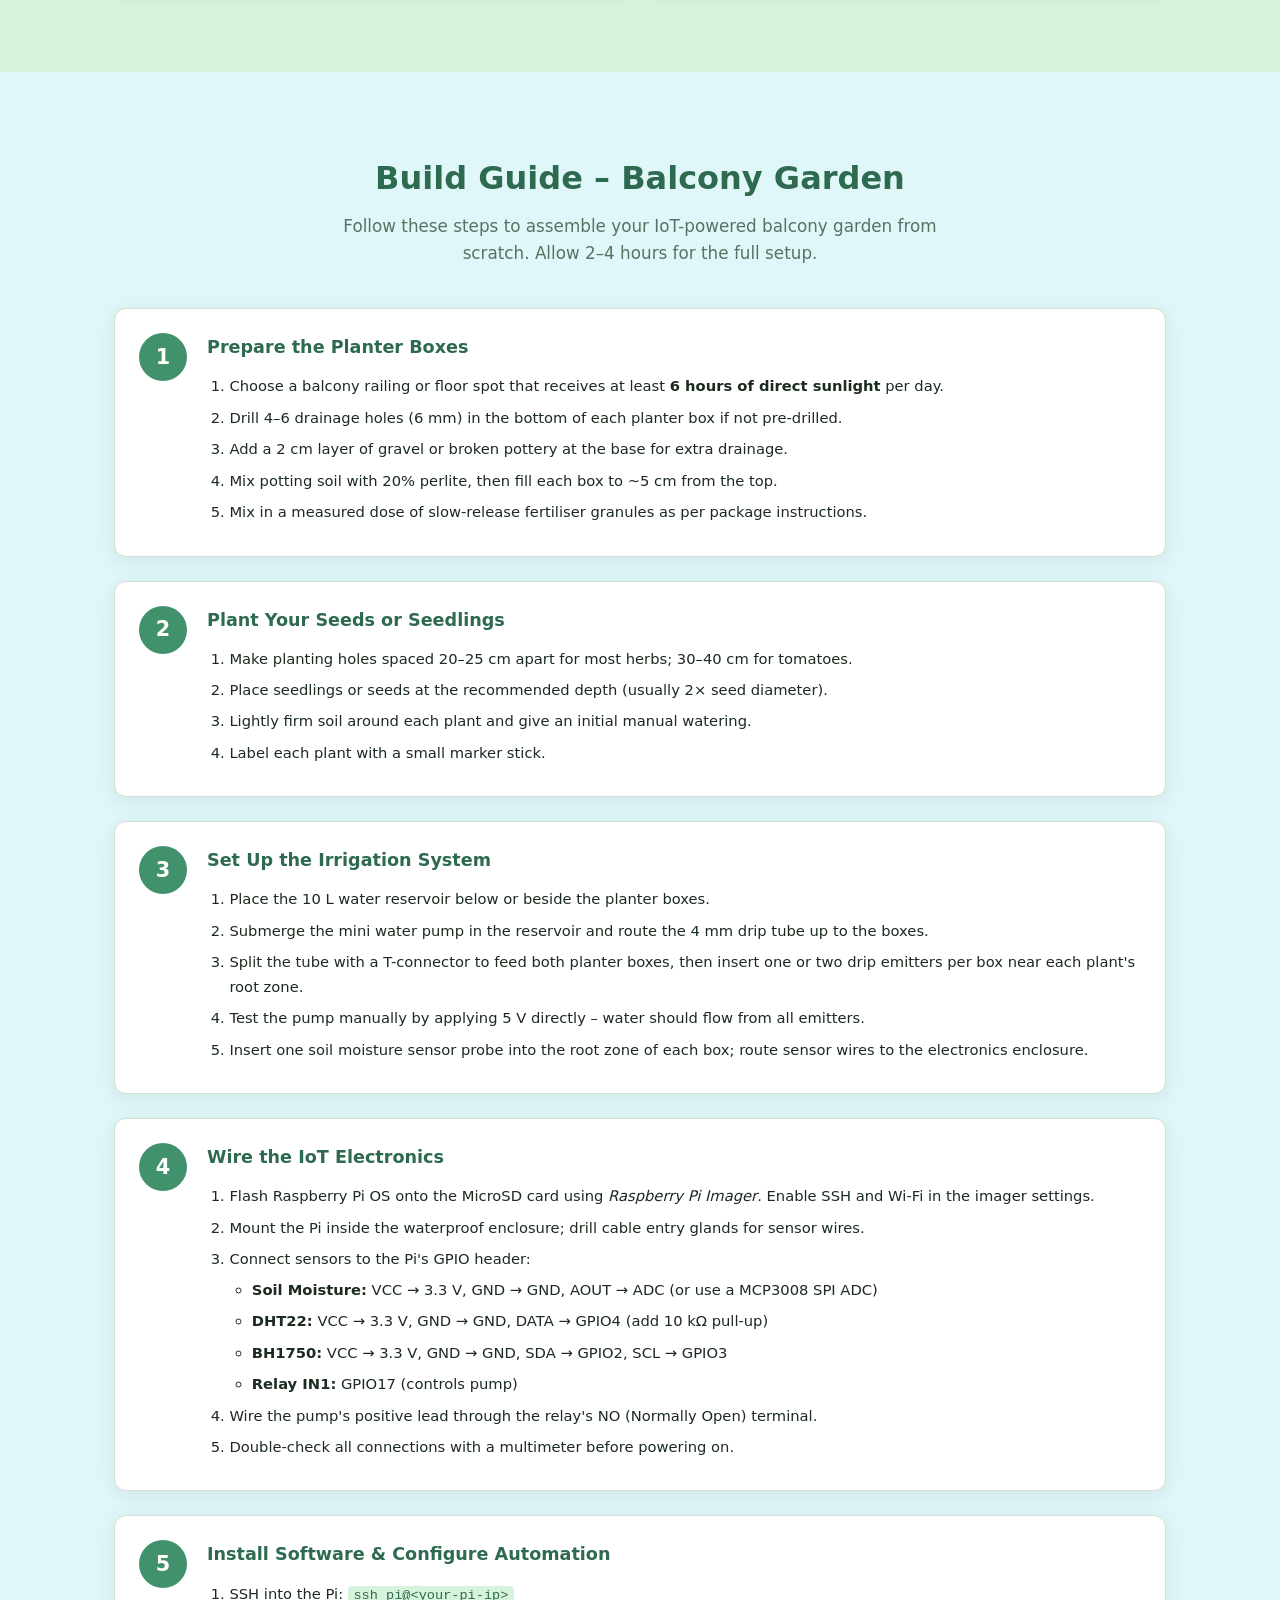
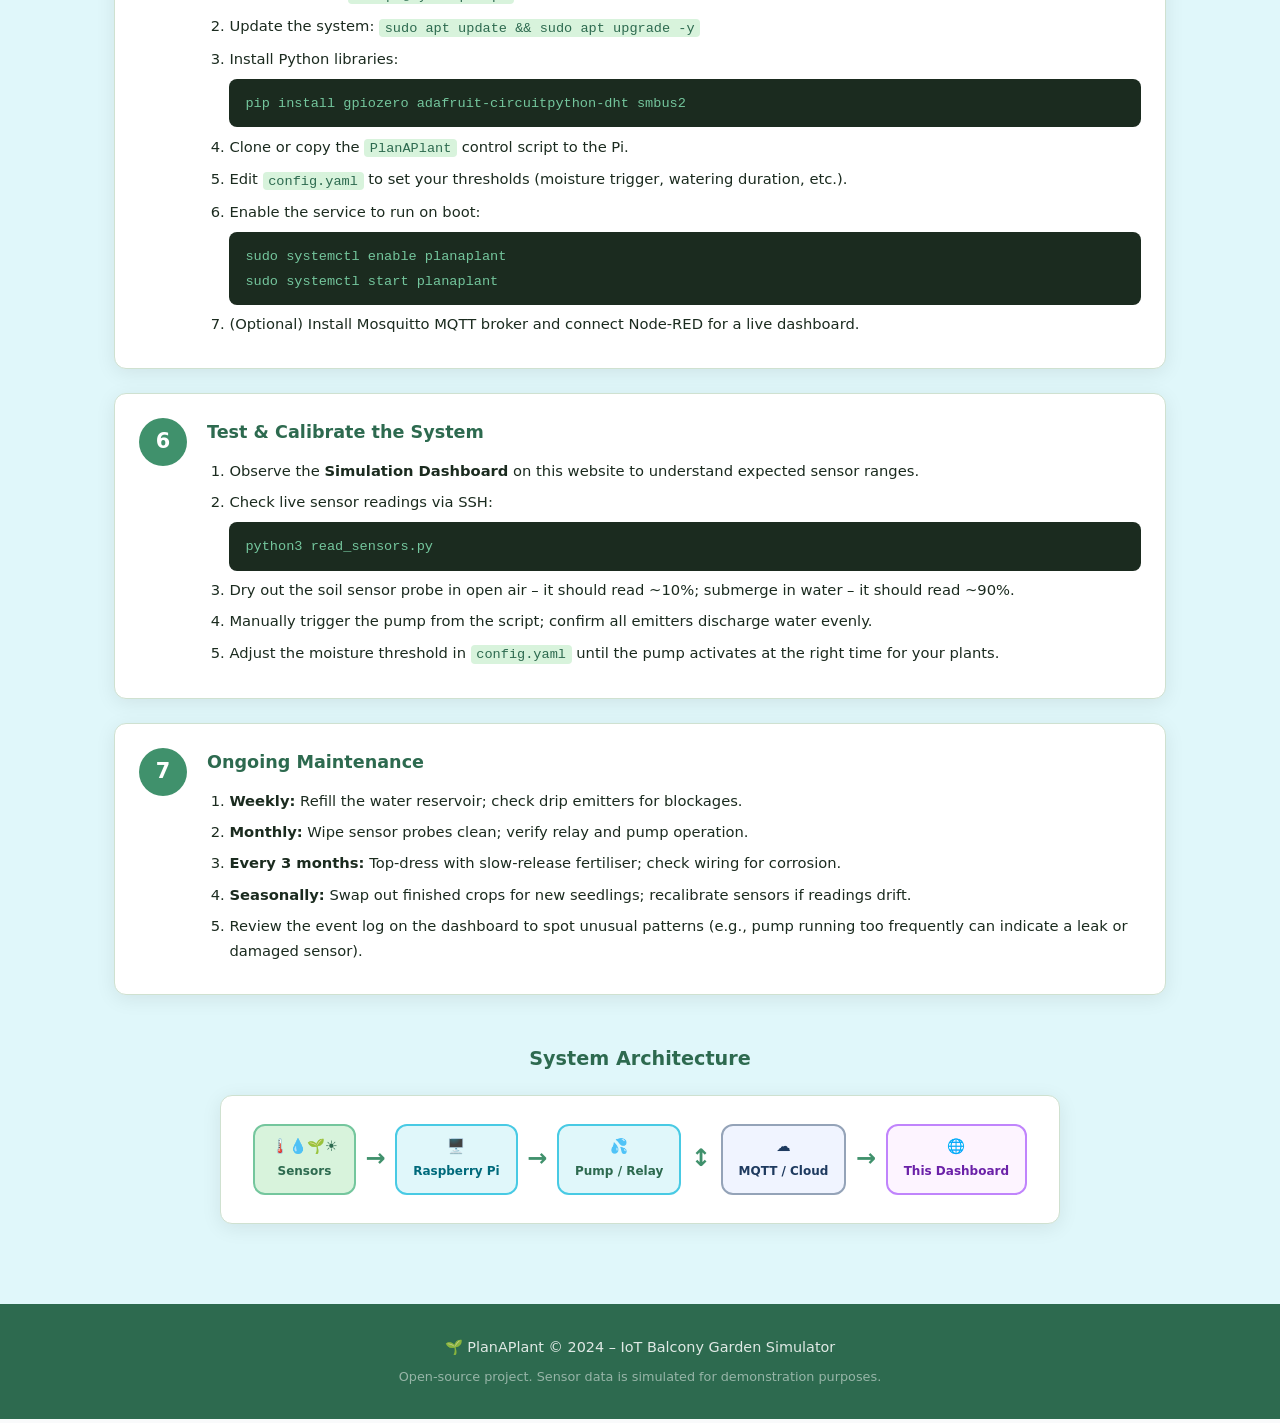
==== commit 76dd0330: "feat: Add Taiwanese purchase guidance with clickable search keywords for materials" ====
--- a/index.html
+++ b/index.html
@@ -148,22 +148,23 @@
         <!-- Electronics -->
         <div class="materials-card">
           <h3>⚡ Electronics &amp; IoT Hardware</h3>
+          <p class="tw-stores">🛒 台灣購買通路：蝦皮 ／ 光華商場 ／ Arduino 專賣店</p>
           <table class="materials-table">
             <thead>
               <tr><th>Item</th><th>Qty</th><th>Notes</th></tr>
             </thead>
             <tbody>
-              <tr><td>Raspberry Pi 4 (or Arduino Mega)</td><td>1</td><td>Main controller</td></tr>
-              <tr><td>Capacitive Soil Moisture Sensor v1.2</td><td>2</td><td>One per pot</td></tr>
-              <tr><td>DHT22 Temperature &amp; Humidity Sensor</td><td>1</td><td>Weatherproof preferred</td></tr>
-              <tr><td>BH1750 Light Intensity Sensor</td><td>1</td><td>I²C interface</td></tr>
-              <tr><td>5V Submersible Mini Water Pump</td><td>1</td><td>Flow ≥ 120 L/h</td></tr>
-              <tr><td>2-Channel 5V Relay Module</td><td>1</td><td>Controls pump &amp; grow light</td></tr>
-              <tr><td>MicroSD Card (16 GB+)</td><td>1</td><td>OS &amp; data logging</td></tr>
-              <tr><td>Jumper Wires (M-M, M-F, F-F)</td><td>1 set</td><td>Assorted lengths</td></tr>
-              <tr><td>Breadboard (optional)</td><td>1</td><td>For prototyping</td></tr>
-              <tr><td>5V 3A USB-C Power Supply</td><td>1</td><td>For Pi; separate 12V for pump if needed</td></tr>
-              <tr><td>Waterproof Enclosure (IP65)</td><td>1</td><td>Protects electronics from rain</td></tr>
+              <tr data-tw="樹莓派4、Arduino Mega 開發板"><td>Raspberry Pi 4 (or Arduino Mega)</td><td>1</td><td>Main controller</td></tr>
+              <tr data-tw="電容式土壤濕度感測器、土壤濕度模組 防腐蝕"><td>Capacitive Soil Moisture Sensor v1.2</td><td>2</td><td>One per pot</td></tr>
+              <tr data-tw="DHT22 溫濕度感測器、AM2302、防水溫濕度感測器"><td>DHT22 Temperature &amp; Humidity Sensor</td><td>1</td><td>Weatherproof preferred</td></tr>
+              <tr data-tw="BH1750 光照度感測器、BH1750 I2C"><td>BH1750 Light Intensity Sensor</td><td>1</td><td>I²C interface</td></tr>
+              <tr data-tw="5V 沉水馬達、小型沉水幫浦、微型水泵"><td>5V Submersible Mini Water Pump</td><td>1</td><td>Flow ≥ 120 L/h</td></tr>
+              <tr data-tw="5V 二路繼電器模組、Arduino 繼電器板"><td>2-Channel 5V Relay Module</td><td>1</td><td>Controls pump &amp; grow light</td></tr>
+              <tr data-tw="MicroSD 記憶卡 16GB"><td>MicroSD Card (16 GB+)</td><td>1</td><td>OS &amp; data logging</td></tr>
+              <tr data-tw="杜邦線 公對公 公對母 母對母"><td>Jumper Wires (M-M, M-F, F-F)</td><td>1 set</td><td>Assorted lengths</td></tr>
+              <tr data-tw="麵包板 實驗板"><td>Breadboard (optional)</td><td>1</td><td>For prototyping</td></tr>
+              <tr data-tw="5V 3A USB-C 電源供應器、樹莓派電源"><td>5V 3A USB-C Power Supply</td><td>1</td><td>For Pi; separate 12V for pump if needed</td></tr>
+              <tr data-tw="IP65 防水接線盒、戶外防水盒"><td>Waterproof Enclosure (IP65)</td><td>1</td><td>Protects electronics from rain</td></tr>
             </tbody>
           </table>
         </div>
@@ -171,20 +172,21 @@
         <!-- Garden -->
         <div class="materials-card">
           <h3>🌿 Plants, Soil &amp; Garden Supplies</h3>
+          <p class="tw-stores">🛒 台灣購買通路：花市 ／ 園藝行 ／ 農會資材行 ／ 特力屋</p>
           <table class="materials-table">
             <thead>
               <tr><th>Item</th><th>Qty</th><th>Notes</th></tr>
             </thead>
             <tbody>
-              <tr><td>Balcony Planter Box (60 × 20 cm)</td><td>2</td><td>Self-watering bottom preferred</td></tr>
-              <tr><td>Premium Potting Mix</td><td>20 L</td><td>Well-draining, peat-free</td></tr>
-              <tr><td>Perlite</td><td>5 L</td><td>Mix 20% into soil for drainage</td></tr>
-              <tr><td>Slow-release Fertiliser Granules</td><td>200 g</td><td>Apply every 3 months</td></tr>
-              <tr><td>Seeds or Seedlings</td><td>6–8</td><td>Tomato, basil, lettuce, or herbs</td></tr>
-              <tr><td>Drip Irrigation Tubes (4 mm)</td><td>2 m</td><td>Connect pump to pots</td></tr>
-              <tr><td>Drip Emitters / Micro-sprinklers</td><td>4</td><td>One per planting zone</td></tr>
-              <tr><td>Water Reservoir / Bucket (10 L)</td><td>1</td><td>Pump intake source</td></tr>
-              <tr><td>Cable Ties &amp; Mounting Clips</td><td>1 pack</td><td>Secure wires &amp; tubes</td></tr>
+              <tr data-tw="陽台長型花槽、花箱 60公分、自澆水花槽"><td>Balcony Planter Box (60 × 20 cm)</td><td>2</td><td>Self-watering bottom preferred</td></tr>
+              <tr data-tw="培養土、泥炭土替代、排水培養土"><td>Premium Potting Mix</td><td>20 L</td><td>Well-draining, peat-free</td></tr>
+              <tr data-tw="珍珠石、珍珠岩"><td>Perlite</td><td>5 L</td><td>Mix 20% into soil for drainage</td></tr>
+              <tr data-tw="緩釋肥 顆粒肥、奧綠肥"><td>Slow-release Fertiliser Granules</td><td>200 g</td><td>Apply every 3 months</td></tr>
+              <tr data-tw="番茄幼苗、九層塔種子、萵苣種子、香草植物苗"><td>Seeds or Seedlings</td><td>6–8</td><td>Tomato, basil, lettuce, or herbs</td></tr>
+              <tr data-tw="4mm 滴灌管、滴灌軟管"><td>Drip Irrigation Tubes (4 mm)</td><td>2 m</td><td>Connect pump to pots</td></tr>
+              <tr data-tw="滴箭、微噴頭、滴灌配件"><td>Drip Emitters / Micro-sprinklers</td><td>4</td><td>One per planting zone</td></tr>
+              <tr data-tw="10L 儲水桶、園藝蓄水桶"><td>Water Reservoir / Bucket (10 L)</td><td>1</td><td>Pump intake source</td></tr>
+              <tr data-tw="束線帶、固定夾 管夾"><td>Cable Ties &amp; Mounting Clips</td><td>1 pack</td><td>Secure wires &amp; tubes</td></tr>
             </tbody>
           </table>
         </div>
@@ -213,14 +215,15 @@
         <!-- Tools -->
         <div class="materials-card">
           <h3>🔨 Tools You'll Need</h3>
+          <p class="tw-stores">🛒 台灣購買通路：特力屋 ／ 五金行 ／ 家樂福</p>
           <ul class="tool-list">
-            <li>🪛 Screwdriver set (Phillips &amp; flathead)</li>
-            <li>✂️ Wire stripper / cutter</li>
-            <li>🔌 Soldering iron + solder (optional, for permanent joints)</li>
-            <li>📏 Ruler or measuring tape</li>
-            <li>🔩 Drill with 6 mm bit (for drainage holes)</li>
-            <li>💻 Laptop / PC for SSH &amp; code upload</li>
-            <li>📱 Smartphone with SSH app for remote access</li>
+            <li data-tw="螺絲起子組 十字 一字">🪛 Screwdriver set (Phillips &amp; flathead)</li>
+            <li data-tw="剝線鉗、電線剪">✂️ Wire stripper / cutter</li>
+            <li data-tw="烙鐵 焊錫">🔌 Soldering iron + solder (optional, for permanent joints)</li>
+            <li data-tw="捲尺、直尺">📏 Ruler or measuring tape</li>
+            <li data-tw="電鑽 6mm 鑽頭">🔩 Drill with 6 mm bit (for drainage holes)</li>
+            <li data-tw="筆記型電腦 SSH">💻 Laptop / PC for SSH &amp; code upload</li>
+            <li data-tw="手機 SSH App">📱 Smartphone with SSH app for remote access</li>
           </ul>
         </div>
 
--- a/css/style.css
+++ b/css/style.css
@@ -599,6 +599,35 @@
   font-weight: 700;
 }
 
+/* ── TW Purchase Info ────────────────────────────────────────────────────── */
+.tw-stores {
+  font-size: .82rem;
+  color: var(--text-muted);
+  margin: .3rem 0 .8rem;
+}
+
+@keyframes twFadeIn {
+  from { opacity: 0; transform: translateY(-4px); }
+  to   { opacity: 1; transform: translateY(0); }
+}
+
+.tw-row td {
+  background: var(--green-pale);
+  color: var(--green-dark);
+  font-size: .82rem;
+  padding: .45rem 1rem;
+  animation: twFadeIn .2s ease;
+  cursor: default;
+}
+
+.tw-keyword {
+  display: block;
+  color: var(--text-muted);
+  font-size: .8rem;
+  margin-top: .3rem;
+  animation: twFadeIn .2s ease;
+}
+
 /* ── Footer ──────────────────────────────────────────────────────────────── */
 .site-footer {
   background: var(--green-dark);
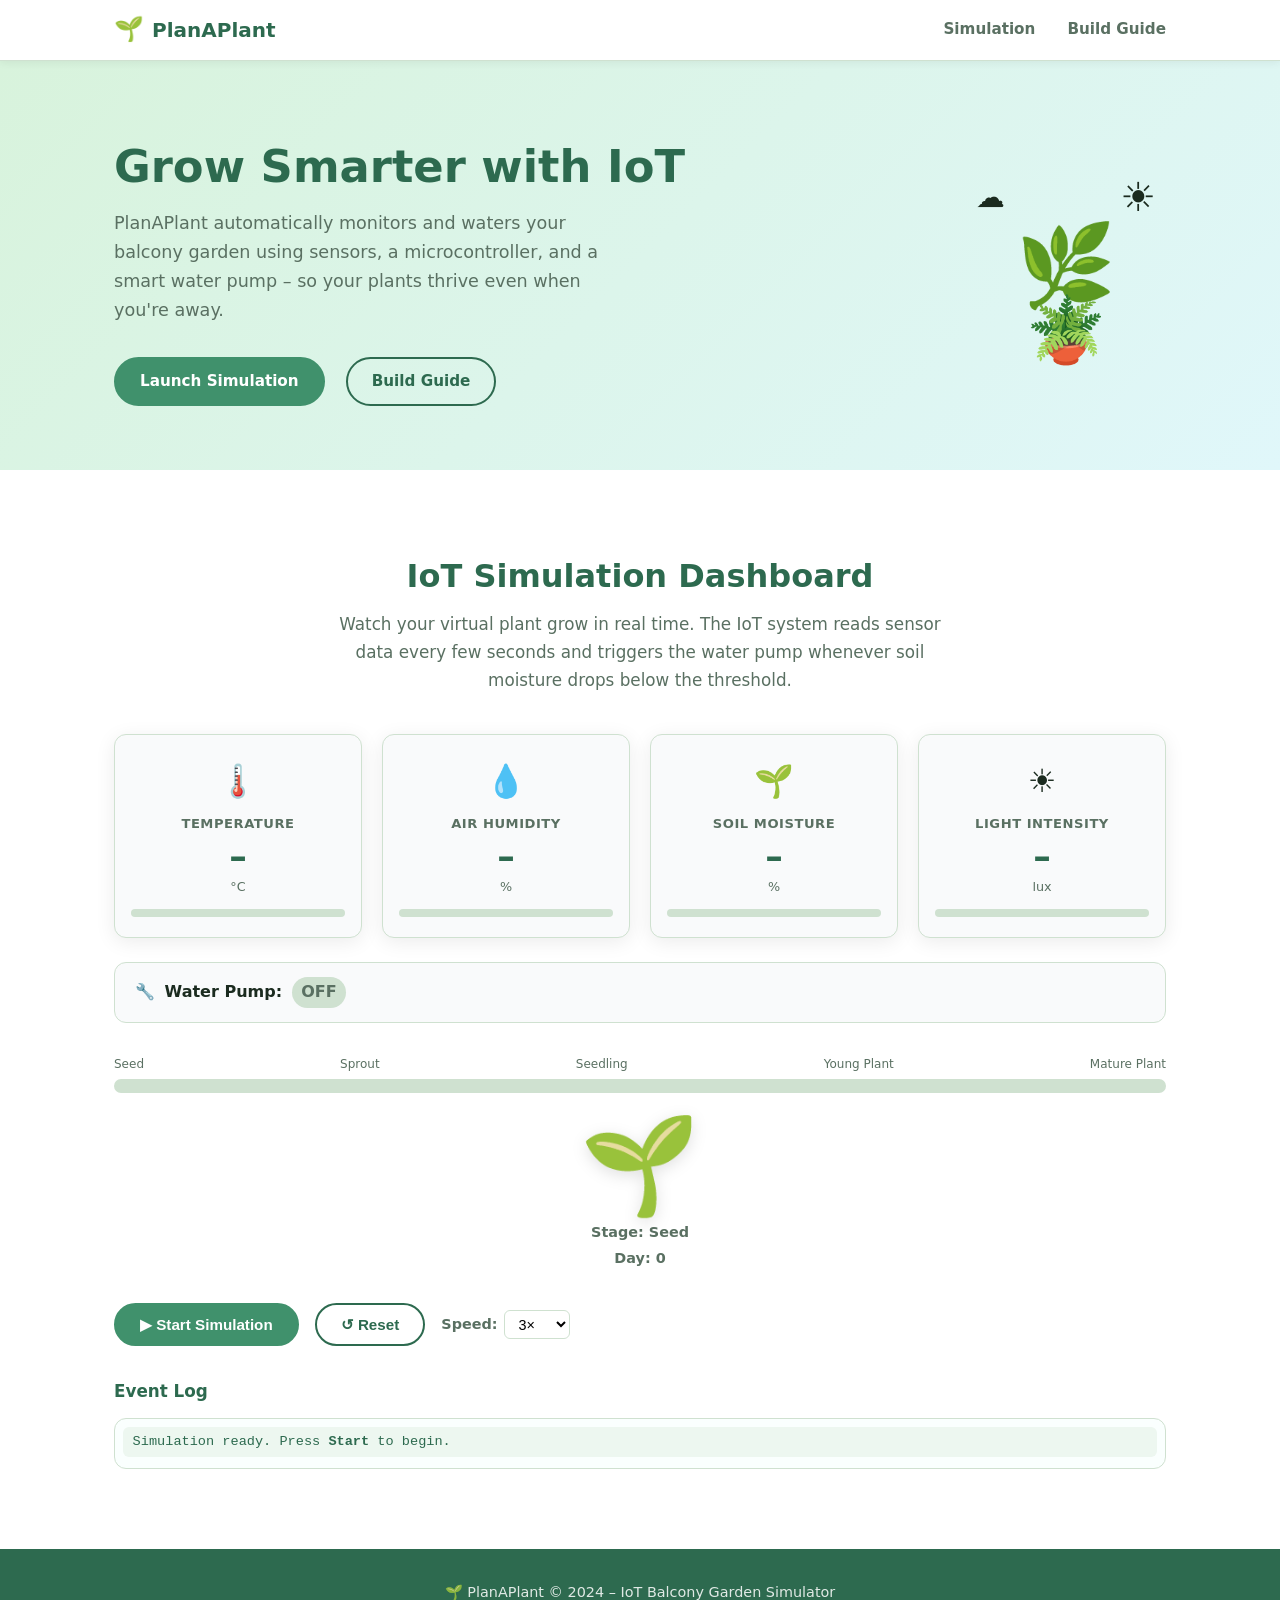
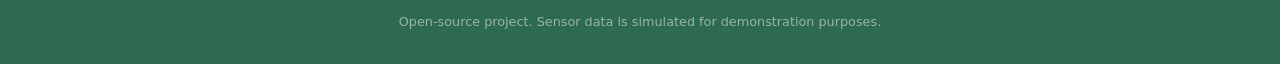
==== commit e73bf7a6: "feat: Add guide page and TW purchase info with CI/CD workflow - Implemented a standalone guide page " ====
--- a/index.html
+++ b/index.html
@@ -16,8 +16,7 @@
       </div>
       <nav class="main-nav">
         <a href="#simulation">Simulation</a>
-        <a href="#materials">Materials</a>
-        <a href="#recipe">Build Guide</a>
+        <a href="guide.html">Build Guide</a>
       </nav>
     </div>
   </header>
@@ -33,7 +32,7 @@
           your plants thrive even when you're away.
         </p>
         <a href="#simulation" class="btn btn-primary">Launch Simulation</a>
-        <a href="#recipe" class="btn btn-outline">Build Guide</a>
+        <a href="guide.html" class="btn btn-outline">Build Guide</a>
       </div>
       <div class="hero-illustration" aria-hidden="true">
         <div class="pot-scene">
@@ -135,247 +134,6 @@
     </div>
   </section>
 
-  <!-- ───────────────────────── MATERIALS ───────────────────────── -->
-  <section id="materials" class="section materials-section">
-    <div class="container">
-      <h2 class="section-title">Materials List</h2>
-      <p class="section-sub">
-        Everything you need to build your own IoT balcony garden.
-      </p>
-
-      <div class="materials-grid">
-
-        <!-- Electronics -->
-        <div class="materials-card">
-          <h3>⚡ Electronics &amp; IoT Hardware</h3>
-          <p class="tw-stores">🛒 台灣購買通路：蝦皮 ／ 光華商場 ／ Arduino 專賣店</p>
-          <table class="materials-table">
-            <thead>
-              <tr><th>Item</th><th>Qty</th><th>Notes</th></tr>
-            </thead>
-            <tbody>
-              <tr data-tw="樹莓派4、Arduino Mega 開發板"><td>Raspberry Pi 4 (or Arduino Mega)</td><td>1</td><td>Main controller</td></tr>
-              <tr data-tw="電容式土壤濕度感測器、土壤濕度模組 防腐蝕"><td>Capacitive Soil Moisture Sensor v1.2</td><td>2</td><td>One per pot</td></tr>
-              <tr data-tw="DHT22 溫濕度感測器、AM2302、防水溫濕度感測器"><td>DHT22 Temperature &amp; Humidity Sensor</td><td>1</td><td>Weatherproof preferred</td></tr>
-              <tr data-tw="BH1750 光照度感測器、BH1750 I2C"><td>BH1750 Light Intensity Sensor</td><td>1</td><td>I²C interface</td></tr>
-              <tr data-tw="5V 沉水馬達、小型沉水幫浦、微型水泵"><td>5V Submersible Mini Water Pump</td><td>1</td><td>Flow ≥ 120 L/h</td></tr>
-              <tr data-tw="5V 二路繼電器模組、Arduino 繼電器板"><td>2-Channel 5V Relay Module</td><td>1</td><td>Controls pump &amp; grow light</td></tr>
-              <tr data-tw="MicroSD 記憶卡 16GB"><td>MicroSD Card (16 GB+)</td><td>1</td><td>OS &amp; data logging</td></tr>
-              <tr data-tw="杜邦線 公對公 公對母 母對母"><td>Jumper Wires (M-M, M-F, F-F)</td><td>1 set</td><td>Assorted lengths</td></tr>
-              <tr data-tw="麵包板 實驗板"><td>Breadboard (optional)</td><td>1</td><td>For prototyping</td></tr>
-              <tr data-tw="5V 3A USB-C 電源供應器、樹莓派電源"><td>5V 3A USB-C Power Supply</td><td>1</td><td>For Pi; separate 12V for pump if needed</td></tr>
-              <tr data-tw="IP65 防水接線盒、戶外防水盒"><td>Waterproof Enclosure (IP65)</td><td>1</td><td>Protects electronics from rain</td></tr>
-            </tbody>
-          </table>
-        </div>
-
-        <!-- Garden -->
-        <div class="materials-card">
-          <h3>🌿 Plants, Soil &amp; Garden Supplies</h3>
-          <p class="tw-stores">🛒 台灣購買通路：花市 ／ 園藝行 ／ 農會資材行 ／ 特力屋</p>
-          <table class="materials-table">
-            <thead>
-              <tr><th>Item</th><th>Qty</th><th>Notes</th></tr>
-            </thead>
-            <tbody>
-              <tr data-tw="陽台長型花槽、花箱 60公分、自澆水花槽"><td>Balcony Planter Box (60 × 20 cm)</td><td>2</td><td>Self-watering bottom preferred</td></tr>
-              <tr data-tw="培養土、泥炭土替代、排水培養土"><td>Premium Potting Mix</td><td>20 L</td><td>Well-draining, peat-free</td></tr>
-              <tr data-tw="珍珠石、珍珠岩"><td>Perlite</td><td>5 L</td><td>Mix 20% into soil for drainage</td></tr>
-              <tr data-tw="緩釋肥 顆粒肥、奧綠肥"><td>Slow-release Fertiliser Granules</td><td>200 g</td><td>Apply every 3 months</td></tr>
-              <tr data-tw="番茄幼苗、九層塔種子、萵苣種子、香草植物苗"><td>Seeds or Seedlings</td><td>6–8</td><td>Tomato, basil, lettuce, or herbs</td></tr>
-              <tr data-tw="4mm 滴灌管、滴灌軟管"><td>Drip Irrigation Tubes (4 mm)</td><td>2 m</td><td>Connect pump to pots</td></tr>
-              <tr data-tw="滴箭、微噴頭、滴灌配件"><td>Drip Emitters / Micro-sprinklers</td><td>4</td><td>One per planting zone</td></tr>
-              <tr data-tw="10L 儲水桶、園藝蓄水桶"><td>Water Reservoir / Bucket (10 L)</td><td>1</td><td>Pump intake source</td></tr>
-              <tr data-tw="束線帶、固定夾 管夾"><td>Cable Ties &amp; Mounting Clips</td><td>1 pack</td><td>Secure wires &amp; tubes</td></tr>
-            </tbody>
-          </table>
-        </div>
-
-        <!-- Software -->
-        <div class="materials-card">
-          <h3>💻 Software &amp; Tools</h3>
-          <table class="materials-table">
-            <thead>
-              <tr><th>Item</th><th>Version / Notes</th></tr>
-            </thead>
-            <tbody>
-              <tr><td>Raspberry Pi OS (64-bit Lite)</td><td>Latest stable</td></tr>
-              <tr><td>Python 3</td><td>≥ 3.9</td></tr>
-              <tr><td>RPi.GPIO or gpiozero library</td><td>pip install gpiozero</td></tr>
-              <tr><td>Adafruit CircuitPython DHT</td><td>pip install adafruit-circuitpython-dht</td></tr>
-              <tr><td>smbus2 (I²C for BH1750)</td><td>pip install smbus2</td></tr>
-              <tr><td>MQTT Broker (Mosquitto)</td><td>apt install mosquitto</td></tr>
-              <tr><td>Node-RED (optional dashboard)</td><td>IoT visual programming</td></tr>
-              <tr><td>InfluxDB + Grafana (optional)</td><td>Time-series data logging &amp; charts</td></tr>
-              <tr><td>This Website</td><td>HTML / CSS / JS – no server required</td></tr>
-            </tbody>
-          </table>
-        </div>
-
-        <!-- Tools -->
-        <div class="materials-card">
-          <h3>🔨 Tools You'll Need</h3>
-          <p class="tw-stores">🛒 台灣購買通路：特力屋 ／ 五金行 ／ 家樂福</p>
-          <ul class="tool-list">
-            <li data-tw="螺絲起子組 十字 一字">🪛 Screwdriver set (Phillips &amp; flathead)</li>
-            <li data-tw="剝線鉗、電線剪">✂️ Wire stripper / cutter</li>
-            <li data-tw="烙鐵 焊錫">🔌 Soldering iron + solder (optional, for permanent joints)</li>
-            <li data-tw="捲尺、直尺">📏 Ruler or measuring tape</li>
-            <li data-tw="電鑽 6mm 鑽頭">🔩 Drill with 6 mm bit (for drainage holes)</li>
-            <li data-tw="筆記型電腦 SSH">💻 Laptop / PC for SSH &amp; code upload</li>
-            <li data-tw="手機 SSH App">📱 Smartphone with SSH app for remote access</li>
-          </ul>
-        </div>
-
-      </div>
-    </div>
-  </section>
-
-  <!-- ───────────────────────── RECIPE / BUILD GUIDE ───────────────────────── -->
-  <section id="recipe" class="section recipe-section">
-    <div class="container">
-      <h2 class="section-title">Build Guide – Balcony Garden</h2>
-      <p class="section-sub">
-        Follow these steps to assemble your IoT-powered balcony garden from
-        scratch. Allow 2–4 hours for the full setup.
-      </p>
-
-      <div class="steps-wrapper">
-
-        <div class="step-card">
-          <div class="step-number">1</div>
-          <div class="step-body">
-            <h3>Prepare the Planter Boxes</h3>
-            <ol>
-              <li>Choose a balcony railing or floor spot that receives at least <strong>6 hours of direct sunlight</strong> per day.</li>
-              <li>Drill 4–6 drainage holes (6 mm) in the bottom of each planter box if not pre-drilled.</li>
-              <li>Add a 2 cm layer of gravel or broken pottery at the base for extra drainage.</li>
-              <li>Mix potting soil with 20% perlite, then fill each box to ~5 cm from the top.</li>
-              <li>Mix in a measured dose of slow-release fertiliser granules as per package instructions.</li>
-            </ol>
-          </div>
-        </div>
-
-        <div class="step-card">
-          <div class="step-number">2</div>
-          <div class="step-body">
-            <h3>Plant Your Seeds or Seedlings</h3>
-            <ol>
-              <li>Make planting holes spaced 20–25 cm apart for most herbs; 30–40 cm for tomatoes.</li>
-              <li>Place seedlings or seeds at the recommended depth (usually 2× seed diameter).</li>
-              <li>Lightly firm soil around each plant and give an initial manual watering.</li>
-              <li>Label each plant with a small marker stick.</li>
-            </ol>
-          </div>
-        </div>
-
-        <div class="step-card">
-          <div class="step-number">3</div>
-          <div class="step-body">
-            <h3>Set Up the Irrigation System</h3>
-            <ol>
-              <li>Place the 10 L water reservoir below or beside the planter boxes.</li>
-              <li>Submerge the mini water pump in the reservoir and route the 4 mm drip tube up to the boxes.</li>
-              <li>Split the tube with a T-connector to feed both planter boxes, then insert one or two drip emitters per box near each plant's root zone.</li>
-              <li>Test the pump manually by applying 5 V directly – water should flow from all emitters.</li>
-              <li>Insert one soil moisture sensor probe into the root zone of each box; route sensor wires to the electronics enclosure.</li>
-            </ol>
-          </div>
-        </div>
-
-        <div class="step-card">
-          <div class="step-number">4</div>
-          <div class="step-body">
-            <h3>Wire the IoT Electronics</h3>
-            <ol>
-              <li>Flash Raspberry Pi OS onto the MicroSD card using <em>Raspberry Pi Imager</em>. Enable SSH and Wi-Fi in the imager settings.</li>
-              <li>Mount the Pi inside the waterproof enclosure; drill cable entry glands for sensor wires.</li>
-              <li>Connect sensors to the Pi's GPIO header:
-                <ul>
-                  <li><strong>Soil Moisture:</strong> VCC → 3.3 V, GND → GND, AOUT → ADC (or use a MCP3008 SPI ADC)</li>
-                  <li><strong>DHT22:</strong> VCC → 3.3 V, GND → GND, DATA → GPIO4 (add 10 kΩ pull-up)</li>
-                  <li><strong>BH1750:</strong> VCC → 3.3 V, GND → GND, SDA → GPIO2, SCL → GPIO3</li>
-                  <li><strong>Relay IN1:</strong> GPIO17 (controls pump)</li>
-                </ul>
-              </li>
-              <li>Wire the pump's positive lead through the relay's NO (Normally Open) terminal.</li>
-              <li>Double-check all connections with a multimeter before powering on.</li>
-            </ol>
-          </div>
-        </div>
-
-        <div class="step-card">
-          <div class="step-number">5</div>
-          <div class="step-body">
-            <h3>Install Software &amp; Configure Automation</h3>
-            <ol>
-              <li>SSH into the Pi: <code>ssh pi@&lt;your-pi-ip&gt;</code></li>
-              <li>Update the system: <code>sudo apt update &amp;&amp; sudo apt upgrade -y</code></li>
-              <li>Install Python libraries:
-                <pre><code>pip install gpiozero adafruit-circuitpython-dht smbus2</code></pre>
-              </li>
-              <li>Clone or copy the <code>PlanAPlant</code> control script to the Pi.</li>
-              <li>Edit <code>config.yaml</code> to set your thresholds (moisture trigger, watering duration, etc.).</li>
-              <li>Enable the service to run on boot:
-                <pre><code>sudo systemctl enable planaplant
-sudo systemctl start planaplant</code></pre>
-              </li>
-              <li>(Optional) Install Mosquitto MQTT broker and connect Node-RED for a live dashboard.</li>
-            </ol>
-          </div>
-        </div>
-
-        <div class="step-card">
-          <div class="step-number">6</div>
-          <div class="step-body">
-            <h3>Test &amp; Calibrate the System</h3>
-            <ol>
-              <li>Observe the <strong>Simulation Dashboard</strong> on this website to understand expected sensor ranges.</li>
-              <li>Check live sensor readings via SSH:
-                <pre><code>python3 read_sensors.py</code></pre>
-              </li>
-              <li>Dry out the soil sensor probe in open air – it should read ~10%; submerge in water – it should read ~90%.</li>
-              <li>Manually trigger the pump from the script; confirm all emitters discharge water evenly.</li>
-              <li>Adjust the moisture threshold in <code>config.yaml</code> until the pump activates at the right time for your plants.</li>
-            </ol>
-          </div>
-        </div>
-
-        <div class="step-card">
-          <div class="step-number">7</div>
-          <div class="step-body">
-            <h3>Ongoing Maintenance</h3>
-            <ol>
-              <li><strong>Weekly:</strong> Refill the water reservoir; check drip emitters for blockages.</li>
-              <li><strong>Monthly:</strong> Wipe sensor probes clean; verify relay and pump operation.</li>
-              <li><strong>Every 3 months:</strong> Top-dress with slow-release fertiliser; check wiring for corrosion.</li>
-              <li><strong>Seasonally:</strong> Swap out finished crops for new seedlings; recalibrate sensors if readings drift.</li>
-              <li>Review the event log on the dashboard to spot unusual patterns (e.g., pump running too frequently can indicate a leak or damaged sensor).</li>
-            </ol>
-          </div>
-        </div>
-
-      </div><!-- /steps-wrapper -->
-
-      <!-- System Architecture Diagram -->
-      <div class="arch-wrapper">
-        <h3>System Architecture</h3>
-        <div class="arch-diagram">
-          <div class="arch-node sensor-node">🌡️💧🌱☀️<br/><small>Sensors</small></div>
-          <div class="arch-arrow">→</div>
-          <div class="arch-node pi-node">🖥️<br/><small>Raspberry Pi</small></div>
-          <div class="arch-arrow">→</div>
-          <div class="arch-node pump-node">💦<br/><small>Pump / Relay</small></div>
-          <div class="arch-arrow">↕</div>
-          <div class="arch-node cloud-node">☁️<br/><small>MQTT / Cloud</small></div>
-          <div class="arch-arrow">→</div>
-          <div class="arch-node web-node">🌐<br/><small>This Dashboard</small></div>
-        </div>
-      </div>
-
-    </div>
-  </section>
-
   <!-- ───────────────────────── FOOTER ───────────────────────── -->
   <footer class="site-footer">
     <div class="container footer-inner">
--- a/css/style.css
+++ b/css/style.css
@@ -656,3 +656,66 @@
   .section-title { font-size: 1.55rem; }
   .sim-controls { flex-direction: column; align-items: flex-start; }
 }
+
+/* ── Guide Page Hero ─────────────────────────────────────────────────────── */
+.guide-hero {
+  background: linear-gradient(135deg, var(--green-pale) 0%, var(--sky-pale) 100%);
+  padding: 4rem 0 3rem;
+  border-bottom: 1px solid var(--border);
+}
+
+.guide-hero-inner {
+  text-align: center;
+}
+
+.guide-hero h1 {
+  font-size: 2.4rem;
+  color: var(--green-dark);
+  margin-bottom: .75rem;
+}
+
+.guide-hero-sub {
+  font-size: 1.1rem;
+  color: var(--text-muted);
+  max-width: 580px;
+  margin: 0 auto 1.5rem;
+  line-height: 1.7;
+}
+
+.guide-hero-badges {
+  display: flex;
+  justify-content: center;
+  gap: .75rem;
+  flex-wrap: wrap;
+  margin-bottom: 1.75rem;
+}
+
+.guide-badge {
+  display: inline-block;
+  background: var(--white);
+  border: 1px solid var(--border);
+  border-radius: 50px;
+  padding: .3rem .9rem;
+  font-size: .85rem;
+  font-weight: 600;
+  color: var(--green-dark);
+}
+
+.guide-hero .btn { margin: 0 .4rem; }
+
+/* ── Print styles (guide.html) ───────────────────────────────────────────── */
+@media print {
+  .site-header,
+  .guide-hero {
+    display: none !important;
+  }
+
+  .section {
+    padding: 1.5rem 0;
+  }
+
+  .materials-table,
+  .step-card {
+    page-break-inside: avoid;
+  }
+}
